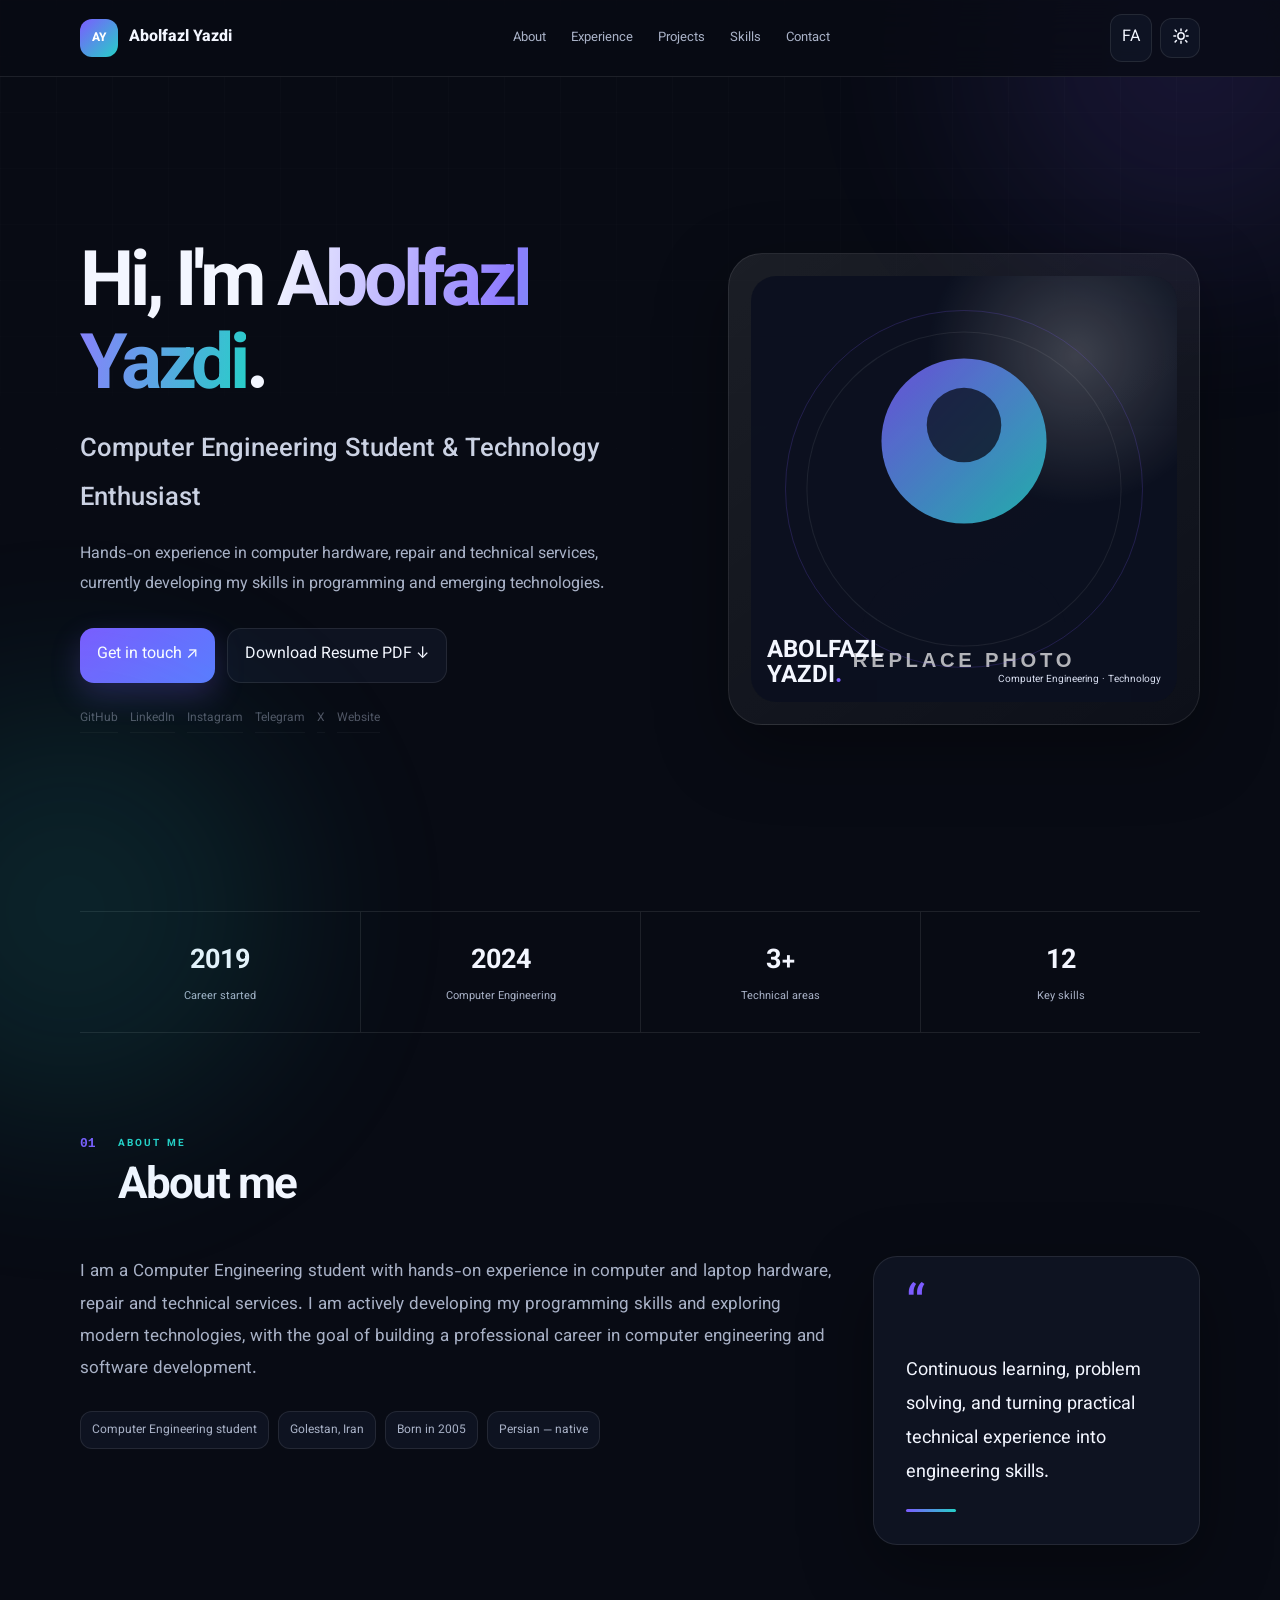
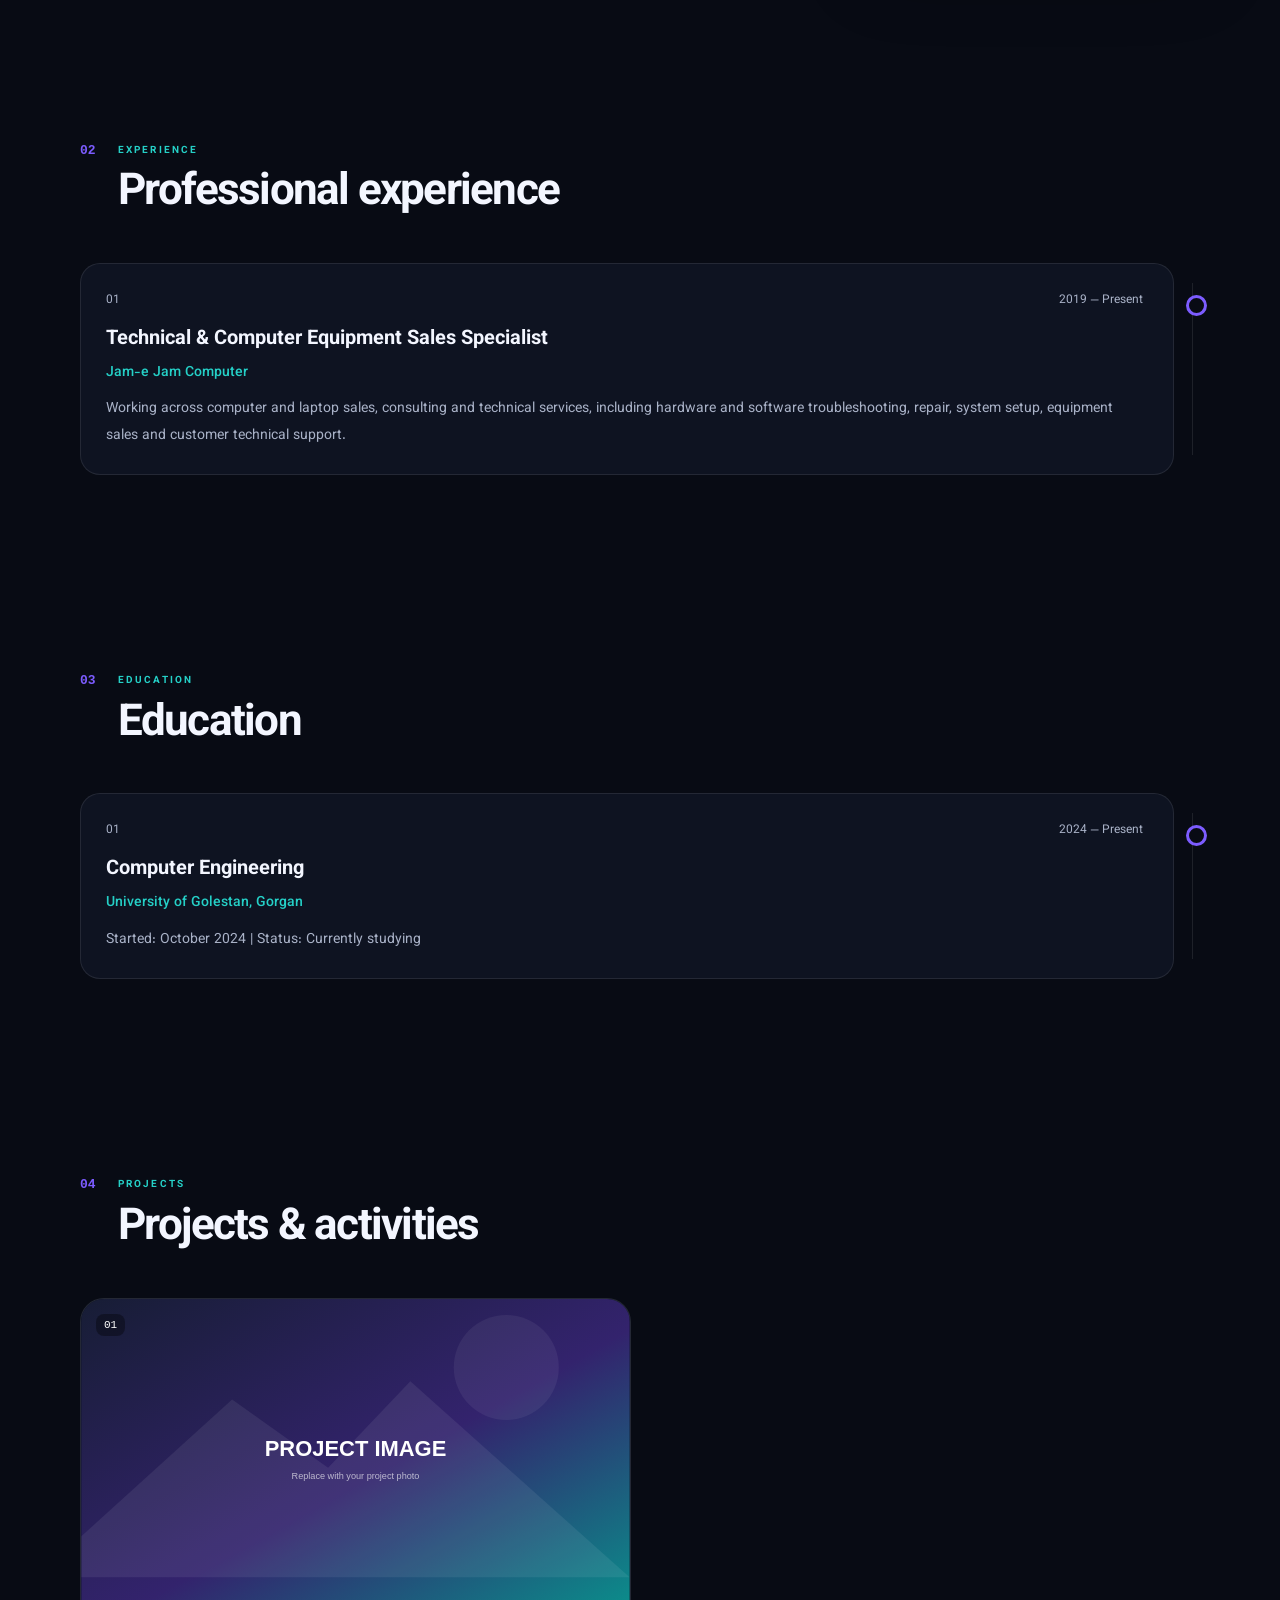
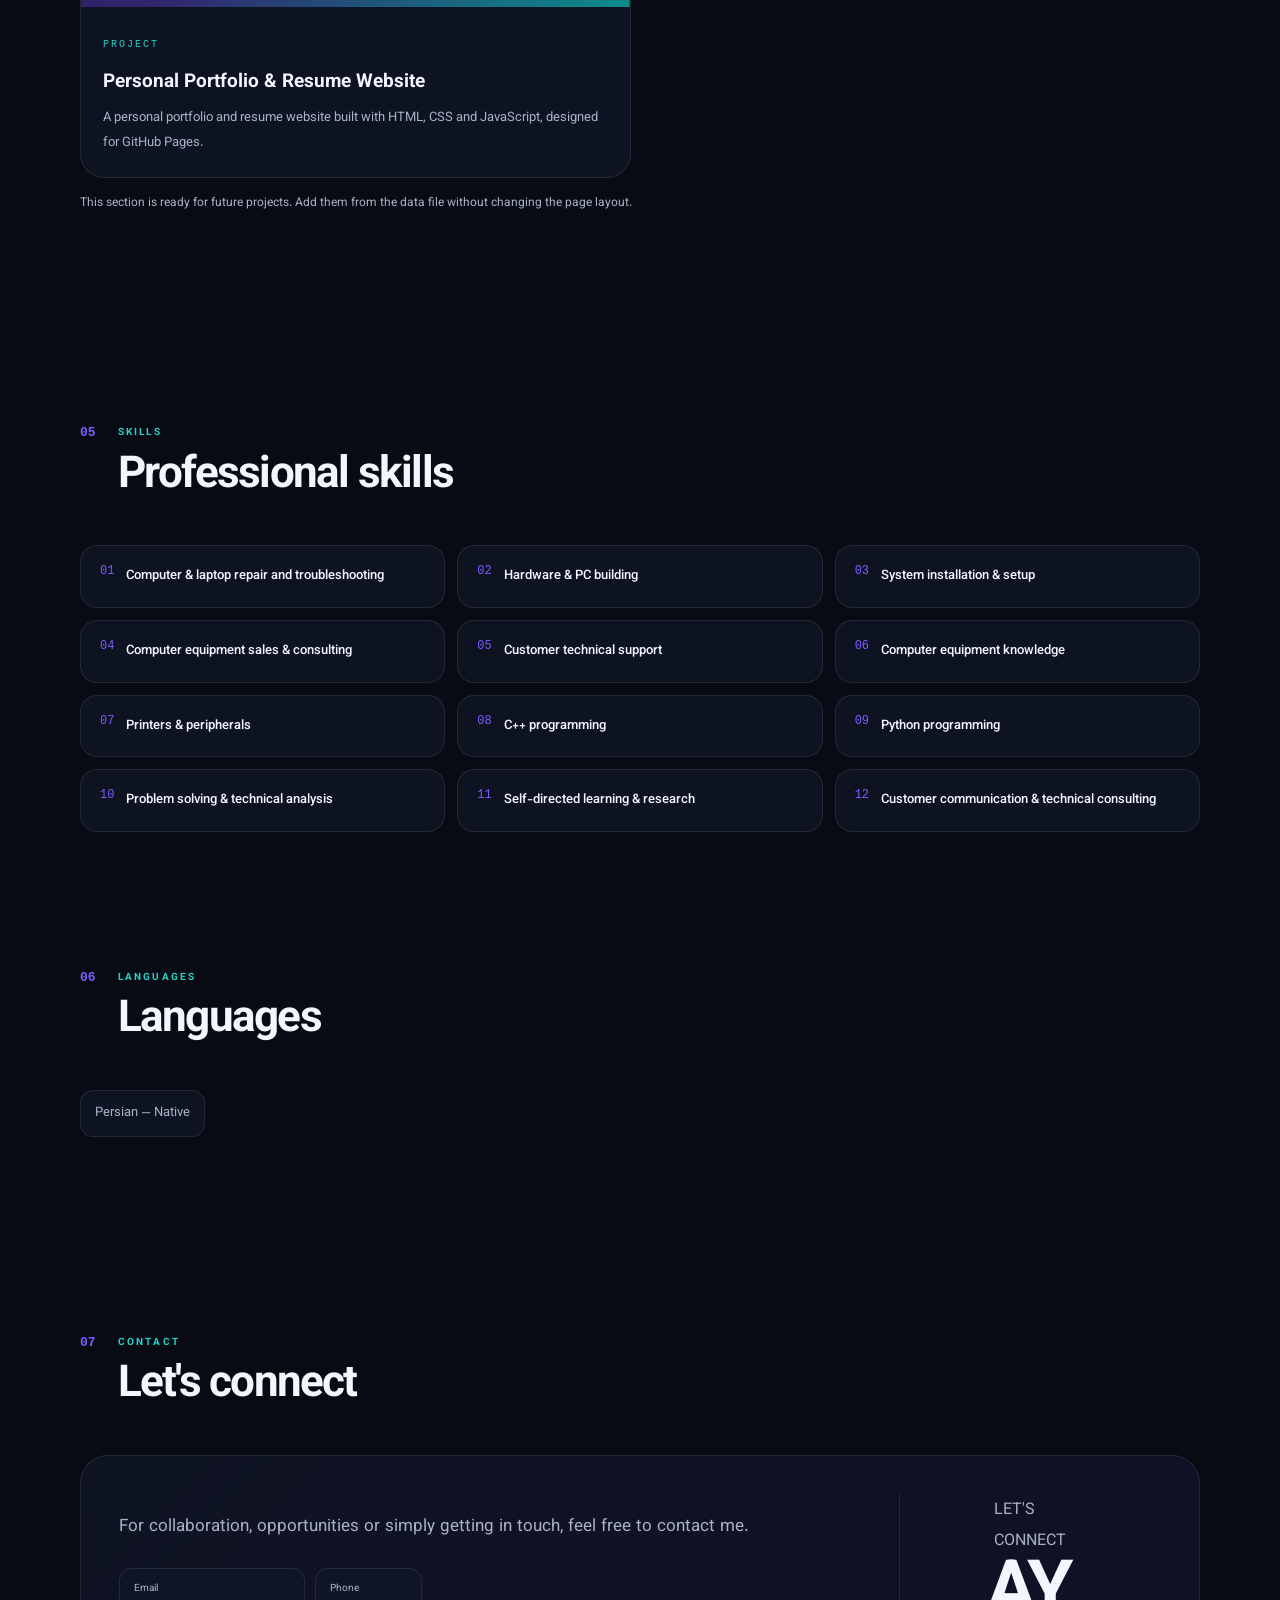
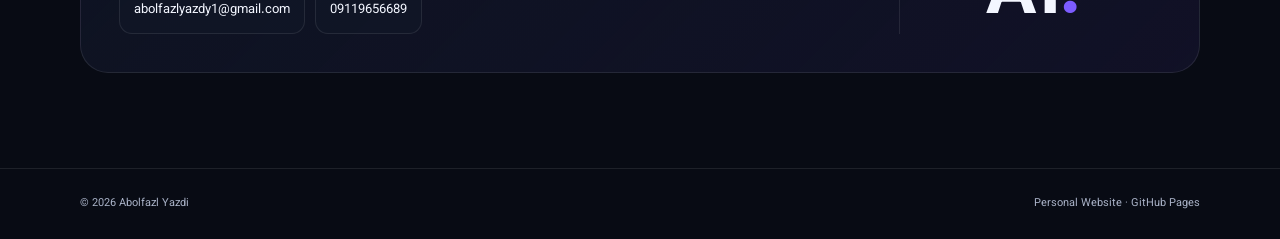
==== en/index.html @ 46090628 "Add files via upload" ====
<!doctype html>
<html lang="en" dir="ltr">
<head>
  <meta charset="utf-8"><meta name="viewport" content="width=device-width, initial-scale=1">
  <title>Abolfazl Yazdi | Computer Engineering Student & Technology Enthusiast</title>
  <meta name="description" content="Official personal website and resume of Abolfazl Yazdi, a Computer Engineering student with hands-on experience in computer hardware, technical services and programming.">
  <meta name="keywords" content="Abolfazl Yazdi, ابوالفضل یزدی, computer engineering, Python, C++, hardware, computer repair, Golestan, Iran, Gorgan">
  <meta name="author" content="Abolfazl Yazdi"><meta name="robots" content="index, follow, max-image-preview:large">
  <link rel="canonical" href="SITE_URL/en/"><link rel="alternate" hreflang="fa" href="SITE_URL/"><link rel="alternate" hreflang="en" href="SITE_URL/en/"><link rel="alternate" hreflang="x-default" href="SITE_URL/">
  <meta property="og:type" content="profile"><meta property="og:title" content="Abolfazl Yazdi | Computer Engineering & Technology"><meta property="og:description" content="Personal website and resume of Abolfazl Yazdi."><meta property="og:url" content="SITE_URL/en/"><meta property="og:image" content="SITE_URL/assets/images/profile-placeholder.svg"><meta property="og:locale" content="en_US"><meta property="og:locale:alternate" content="fa_IR">
  <meta name="twitter:card" content="summary_large_image"><meta name="twitter:title" content="Abolfazl Yazdi | Personal Website"><meta name="twitter:description" content="Personal website and resume of Abolfazl Yazdi."><meta name="twitter:image" content="SITE_URL/assets/images/profile-placeholder.svg">
  <link rel="icon" href="../assets/images/favicon.svg" type="image/svg+xml"><link rel="manifest" href="../site.webmanifest">
  <link rel="preconnect" href="https://fonts.googleapis.com"><link rel="preconnect" href="https://fonts.gstatic.com" crossorigin><link href="https://fonts.googleapis.com/css2?family=Inter:wght@400;600;800&family=Vazirmatn:wght@400;600&display=swap" rel="stylesheet">
  <link rel="stylesheet" href="../assets/css/style.css"><script type="application/ld+json" id="personSchema"></script><script type="application/ld+json" id="websiteSchema"></script>
</head>
<body data-lang="en">
<a class="skip-link" href="#main">Skip to main content</a>
<div class="ambient ambient-a"></div><div class="ambient ambient-b"></div><div class="grid-bg"></div>
<header class="site-header"><div class="container nav-wrap"><a class="brand" href="#home"><span class="brand-mark">AY</span><span>Abolfazl Yazdi</span></a><nav class="nav" id="mainNav"><a href="#about">About</a><a href="#experience">Experience</a><a href="#projects">Projects</a><a href="#skills">Skills</a><a href="#contact">Contact</a></nav><div class="nav-actions"><a class="lang-btn" href="../" id="langSwitch">FA</a><button id="themeToggle" class="icon-btn theme-toggle" aria-label="Toggle theme" aria-pressed="false"><svg class="icon-sun" viewBox="0 0 24 24" width="18" height="18" fill="none" stroke="currentColor" stroke-width="2" stroke-linecap="round"><circle cx="12" cy="12" r="4.2"/><path d="M12 2.5v2.4M12 19.1v2.4M4.2 4.2l1.7 1.7M18.1 18.1l1.7 1.7M2.5 12h2.4M19.1 12h2.4M4.2 19.8l1.7-1.7M18.1 5.9l1.7-1.7"/></svg><svg class="icon-moon" viewBox="0 0 24 24" width="18" height="18" fill="currentColor"><path d="M20 14.2A8.4 8.4 0 0 1 9.8 4a8.6 8.6 0 1 0 10.2 10.2z"/></svg></button><button id="menuToggle" class="icon-btn nav-toggle" aria-label="Open menu" aria-expanded="false">☰</button></div></div></header>
<main id="main">
<section id="home" class="hero container"><div class="hero-copy"><h1>Hi, I'm <span>Abolfazl Yazdi</span>.</h1><p class="hero-title">Computer Engineering Student & Technology Enthusiast</p><p class="hero-desc">Hands-on experience in computer hardware, repair and technical services, currently developing my skills in programming and emerging technologies.</p><div class="hero-actions"><a class="btn primary" href="#contact">Get in touch ↗</a><a class="btn ghost" href="../assets/resume-abolfazl-yazdi-en.pdf" download>Download Resume PDF ↓</a></div><div class="social-row" id="socialLinks"></div></div><div class="hero-visual"><div class="profile-frame"><img src="../assets/images/profile-placeholder.svg" alt="Abolfazl Yazdi profile placeholder" width="520" height="520"><div class="profile-bottom"><strong>ABOLFAZL<br>YAZDI<span>.</span></strong><small>Computer Engineering · Technology</small></div></div></div></section>
<section class="metrics container"><div><strong>2019</strong><span>Career started</span></div><div><strong>2024</strong><span>Computer Engineering</span></div><div><strong>3+</strong><span>Technical areas</span></div><div><strong>12</strong><span>Key skills</span></div></section>
<section id="about" class="section container"><div class="section-heading"><span>01</span><div><small>ABOUT ME</small><h2>About me</h2></div></div><div class="about-grid"><div><p class="large-text">I am a Computer Engineering student with hands-on experience in computer and laptop hardware, repair and technical services. I am actively developing my programming skills and exploring modern technologies, with the goal of building a professional career in computer engineering and software development.</p><div class="facts" id="facts"></div></div><aside class="quote-card"><span>“</span><p>Continuous learning, problem solving, and turning practical technical experience into engineering skills.</p><i></i></aside></div></section>
<section id="experience" class="section container"><div class="section-heading"><span>02</span><div><small>EXPERIENCE</small><h2>Professional experience</h2></div></div><div class="timeline" id="experienceList"></div></section>
<section id="education" class="section container"><div class="section-heading"><span>03</span><div><small>EDUCATION</small><h2>Education</h2></div></div><div class="timeline" id="educationList"></div></section>
<section id="projects" class="section container"><div class="section-heading"><span>04</span><div><small>PROJECTS</small><h2>Projects & activities</h2></div></div><div class="projects-grid" id="projectsList"></div><p class="section-note">This section is ready for future projects. Add them from the data file without changing the page layout.</p></section>
<section id="skills" class="section container"><div class="section-heading"><span>05</span><div><small>SKILLS</small><h2>Professional skills</h2></div></div><div class="skills-grid" id="skillsList"></div></section>
<section id="languages" class="section container compact-section"><div class="section-heading"><span>06</span><div><small>LANGUAGES</small><h2>Languages</h2></div></div><div class="language-card" id="languagesList"></div></section>
<section id="contact" class="section container contact-section"><div class="section-heading"><span>07</span><div><small>CONTACT</small><h2>Let's connect</h2></div></div><div class="contact-card"><div><p>For collaboration, opportunities or simply getting in touch, feel free to contact me.</p><div class="contact-links" id="contactLinks"></div></div><div class="contact-symbol"><span>LET'S<br>CONNECT</span><strong>AY<span>.</span></strong></div></div></section>
</main><footer class="footer"><div class="container footer-inner"><span>© <span id="year"></span> Abolfazl Yazdi</span><span>Personal Website · GitHub Pages</span></div></footer>
<script src="../assets/js/data.js"></script><script src="../assets/js/app.js"></script>
</body></html>
---- assets/css/style.css ----
:root{--bg:#080b14;--surface:rgba(17,23,40,.72);--surface2:#111728;--text:#f3f6ff;--muted:#a9b2c7;--line:rgba(255,255,255,.09);--accent:#7c5cff;--accent2:#25d0c7;--shadow:0 24px 70px rgba(0,0,0,.35);--radius:24px;--container:1120px}
body.light{--bg:#f5f7fb;--surface:rgba(255,255,255,.8);--surface2:#fff;--text:#111522;--muted:#525b6e;--line:rgba(17,21,34,.1);--shadow:0 24px 70px rgba(29,37,61,.12)}
*{box-sizing:border-box;scroll-behavior:smooth}html,body{margin:0;padding:0}body{font-family:"Vazirmatn","Inter",system-ui,sans-serif;background:var(--bg);color:var(--text);line-height:1.9;overflow-x:hidden}body[dir=ltr]{font-family:"Inter","Vazirmatn",system-ui,sans-serif}a{color:inherit;text-decoration:none}button{font:inherit}.container{width:min(var(--container),calc(100% - 40px));margin-inline:auto}section[id]{scroll-margin-top:90px}:focus-visible{outline:2px solid var(--accent2);outline-offset:3px}.skip-link{position:absolute;top:-100px;left:10px;background:var(--accent);color:#fff;padding:10px 16px;border-radius:10px;z-index:100;transition:top .2s}.skip-link:focus{top:10px}.grid-bg{position:fixed;inset:0;pointer-events:none;opacity:.2;background-image:linear-gradient(var(--line) 1px,transparent 1px),linear-gradient(90deg,var(--line) 1px,transparent 1px);background-size:56px 56px;mask-image:linear-gradient(to bottom,#000,transparent 75%)}.ambient{position:fixed;width:420px;height:420px;border-radius:50%;filter:blur(100px);opacity:.13;pointer-events:none}.ambient-a{background:var(--accent);top:-160px;right:-120px}.ambient-b{background:var(--accent2);bottom:-220px;left:-140px}
.site-header{position:sticky;top:0;z-index:30;backdrop-filter:blur(18px);background:color-mix(in srgb,var(--bg) 78%,transparent);border-bottom:1px solid var(--line)}.nav-wrap{min-height:76px;display:flex;align-items:center;justify-content:space-between;gap:20px}.brand{display:flex;align-items:center;gap:11px;font-weight:800}.brand-mark{display:grid;place-items:center;width:38px;height:38px;border-radius:12px;background:linear-gradient(135deg,var(--accent),var(--accent2));color:#fff;font-size:12px}.nav{display:flex;gap:25px;color:var(--muted);font-size:13px}.nav a:hover{color:var(--text)}.nav-actions{display:flex;align-items:center;gap:8px}.lang-btn,.icon-btn{border:1px solid var(--line);background:var(--surface);color:var(--text);border-radius:12px;padding:8px 11px;cursor:pointer}.icon-btn{width:40px;height:40px}.nav-toggle{display:none}
.hero{min-height:calc(100vh - 76px);display:grid;grid-template-columns:1.1fr .9fr;align-items:center;gap:70px;padding-block:75px}.theme-toggle .icon-moon{display:none}body.light .theme-toggle .icon-sun{display:none}body.light .theme-toggle .icon-moon{display:block}.hero h1{font-size:clamp(42px,6vw,78px);line-height:1.08;letter-spacing:-.055em;margin:0 0 15px}.hero h1 span{background:linear-gradient(100deg,var(--text),#8e7cff 55%,var(--accent2));-webkit-background-clip:text;background-clip:text;color:transparent}.hero-title{font-size:clamp(19px,2vw,26px);color:#cbd2e3;margin:0 0 12px;font-weight:500}.hero-desc{color:var(--muted);max-width:700px;font-size:16px}.hero-actions{display:flex;flex-wrap:wrap;gap:12px;margin-top:28px}.btn{border:1px solid var(--line);border-radius:14px;padding:11px 17px;cursor:pointer;transition:.2s;display:inline-flex;gap:10px;align-items:center}.btn:hover{transform:translateY(-2px)}.primary{color:#fff;border:0;background:linear-gradient(135deg,var(--accent),#5b7cff);box-shadow:0 12px 30px rgba(124,92,255,.24)}.ghost{background:var(--surface);color:var(--text)}.social-row{display:flex;gap:12px;margin-top:24px;flex-wrap:wrap}.social-link{font-size:12px;color:var(--muted);border-bottom:1px solid var(--line);padding-bottom:2px}.social-link:hover{color:var(--text);border-color:var(--accent)}.muted-link{opacity:.45}
.profile-frame{position:relative;aspect-ratio:1/1;border:1px solid var(--line);border-radius:34px;background:linear-gradient(145deg,rgba(255,255,255,.08),rgba(255,255,255,.025));box-shadow:var(--shadow);padding:22px;overflow:hidden}.profile-frame:after{content:"";position:absolute;inset:12%;border:1px solid rgba(124,92,255,.2);border-radius:50%;pointer-events:none}.profile-frame img{width:100%;height:100%;object-fit:cover;border-radius:25px;opacity:.92}.profile-top,.profile-bottom{position:absolute;z-index:2;left:38px;right:38px;display:flex;justify-content:space-between}.profile-top{top:35px;color:#d8def0;font:10px monospace;letter-spacing:.15em}.profile-bottom{bottom:35px;align-items:end}.profile-bottom strong{font-size:24px;line-height:1.05}.profile-bottom strong span,.contact-symbol strong span{color:var(--accent)}.profile-bottom small{color:#d8def0;font-size:10px}
.metrics{display:grid;grid-template-columns:repeat(4,1fr);border-block:1px solid var(--line);margin-top:10px}.metrics div{padding:24px;border-inline-start:1px solid var(--line);text-align:center}.metrics div:first-child{border:0}.metrics strong{display:block;font-size:27px}.metrics span{display:block;color:var(--muted);font-size:11px}
.section{padding-block:95px}.section-heading{display:flex;gap:22px;align-items:flex-start;margin-bottom:42px}.section-heading>span{color:var(--accent);font:700 13px monospace;padding-top:8px}.section-heading small{font-size:10px;letter-spacing:.22em;color:var(--accent2);font-weight:700}.section h2{margin:3px 0 0;font-size:clamp(28px,4vw,44px);letter-spacing:-.04em;line-height:1.2}.about-grid{display:grid;grid-template-columns:1.4fr .6fr;gap:30px}.large-text{color:var(--muted);font-size:17px;margin:0}.facts{display:flex;flex-wrap:wrap;gap:9px;margin-top:25px}.fact{border:1px solid var(--line);background:var(--surface);border-radius:12px;padding:7px 11px;font-size:12px;color:var(--muted)}.quote-card{background:var(--surface);border:1px solid var(--line);border-radius:var(--radius);padding:32px;box-shadow:var(--shadow)}.quote-card>span{font-size:54px;line-height:.8;color:var(--accent)}.quote-card p{font-size:18px}.quote-card i{display:block;width:50px;height:3px;border-radius:5px;background:linear-gradient(90deg,var(--accent),var(--accent2))}
.timeline{position:relative;display:grid;gap:18px}.timeline:before{content:"";position:absolute;inset-block:20px;right:7px;width:1px;background:var(--line)}body[dir=ltr] .timeline:before{right:auto;left:7px}.timeline-item{position:relative;padding:25px 30px 25px 25px;margin-right:26px;background:var(--surface);border:1px solid var(--line);border-radius:20px}.timeline-item:before{content:"";position:absolute;right:-34px;top:31px;width:15px;height:15px;border-radius:50%;background:var(--bg);border:3px solid var(--accent)}body[dir=ltr] .timeline-item{margin-right:0;margin-left:26px}body[dir=ltr] .timeline-item:before{right:auto;left:-34px}.timeline-meta{display:flex;justify-content:space-between;gap:15px;flex-wrap:wrap;color:var(--muted);font-size:12px}.timeline-item h3{margin:8px 0 2px;font-size:20px}.timeline-item h4{margin:0 0 10px;color:var(--accent2);font-size:14px;font-weight:500}.timeline-item p{margin:0;color:var(--muted);font-size:14px}
.projects-grid{display:grid;grid-template-columns:repeat(2,1fr);gap:18px}.project-card{background:var(--surface);border:1px solid var(--line);border-radius:24px;overflow:hidden}.project-image{position:relative;aspect-ratio:16/9;overflow:hidden}.project-image img{width:100%;height:100%;object-fit:cover;transition:.35s}.project-card:hover .project-image img{transform:scale(1.04)}.project-image span{position:absolute;top:15px;left:15px;padding:5px 8px;border-radius:8px;background:rgba(0,0,0,.35);color:#fff;font:11px monospace}.project-body{padding:22px}.project-body small{font:10px monospace;color:var(--accent2);letter-spacing:.2em}.project-body h3{margin:5px 0;font-size:19px}.project-body p{margin:0;color:var(--muted);font-size:13px}.project-body a{display:inline-block;margin-top:12px;color:#cfc7ff;font-size:12px}.section-note{color:var(--muted);font-size:12px;margin-top:14px}.skills-grid{display:grid;grid-template-columns:repeat(3,1fr);gap:12px}.skill{padding:18px 19px;border:1px solid var(--line);border-radius:17px;background:var(--surface);transition:.2s;display:flex;gap:12px;align-items:flex-start}.skill:hover{transform:translateY(-3px);border-color:rgba(124,92,255,.4)}.skill span{color:var(--accent);font:12px monospace}.skill strong{font-size:13px;font-weight:500}.compact-section{padding-top:35px}.language-card{display:flex;flex-wrap:wrap;gap:10px}.language-pill{border:1px solid var(--line);background:var(--surface);border-radius:13px;padding:10px 14px;color:var(--muted);font-size:13px}
.contact-card{display:grid;grid-template-columns:1fr .35fr;gap:30px;padding:38px;border-radius:28px;border:1px solid var(--line);background:linear-gradient(135deg,var(--surface),rgba(124,92,255,.08))}.contact-card>div:first-child>p{max-width:650px;color:var(--muted);font-size:17px}.contact-links{display:flex;flex-wrap:wrap;gap:10px;margin-top:25px}.contact-link{border:1px solid var(--line);border-radius:13px;padding:10px 14px;background:var(--surface);font-size:13px}.contact-link small{display:block;color:var(--muted);font-size:10px}.contact-symbol{display:flex;flex-direction:column;justify-content:center;align-items:center;border-inline-start:1px solid var(--line);color:var(--muted)}.contact-symbol strong{font-size:75px;line-height:1;letter-spacing:-.08em;color:var(--text)}
.footer{border-top:1px solid var(--line);color:var(--muted);font-size:11px}.footer-inner{min-height:70px;display:flex;justify-content:space-between;align-items:center;gap:15px}
@media(max-width:850px){.nav-toggle{display:grid;place-items:center}.nav{position:absolute;top:76px;inset-inline:0;flex-direction:column;gap:0;background:var(--bg);border-bottom:1px solid var(--line);max-height:0;overflow:hidden;transition:max-height .25s ease;z-index:40}.nav.open{max-height:320px}.nav a{padding:14px 20px;border-top:1px solid var(--line)}.hero{grid-template-columns:1fr;gap:35px;padding-top:55px}.metrics{grid-template-columns:repeat(2,1fr)}.metrics div:nth-child(3){border-inline-start:0;border-top:1px solid var(--line)}.metrics div:nth-child(4){border-top:1px solid var(--line)}.about-grid,.contact-card{grid-template-columns:1fr}.contact-symbol{border-inline-start:0;border-top:1px solid var(--line);padding-top:25px}.contact-symbol strong{font-size:56px}.skills-grid{grid-template-columns:repeat(2,1fr)}.projects-grid{grid-template-columns:1fr}}
@media(max-width:520px){.container{width:calc(100% - 26px)}.hero h1{font-size:38px}.section{padding-block:65px}.skills-grid{grid-template-columns:1fr}.metrics{grid-template-columns:1fr 1fr}.metrics div{padding:18px 8px}.profile-bottom{left:25px;right:25px;bottom:25px}.contact-symbol strong{font-size:44px}.contact-card{padding:26px}.footer-inner{flex-direction:column;justify-content:center;padding:15px 0;text-align:center}}
@media print{body{background:#fff!important;color:#111!important}.site-header,.hero-actions,.social-row,.grid-bg,.ambient,.footer,.contact-section,.nav-actions,.metrics{display:none!important}.hero{min-height:auto;padding:20px 0;grid-template-columns:1fr}.hero-visual{display:none}.section{padding:18px 0;break-inside:avoid}.section-heading{margin-bottom:12px}.section h2{font-size:23px}.quote-card{display:none}.about-grid{grid-template-columns:1fr}.timeline-item,.skill,.fact,.project-card{background:#fff!important;border:1px solid #ddd;box-shadow:none}.skills-grid{grid-template-columns:repeat(2,1fr)}.projects-grid{grid-template-columns:1fr 1fr}.large-text,.timeline-item p,.project-body p{color:#444}.hero h1{font-size:35px}}
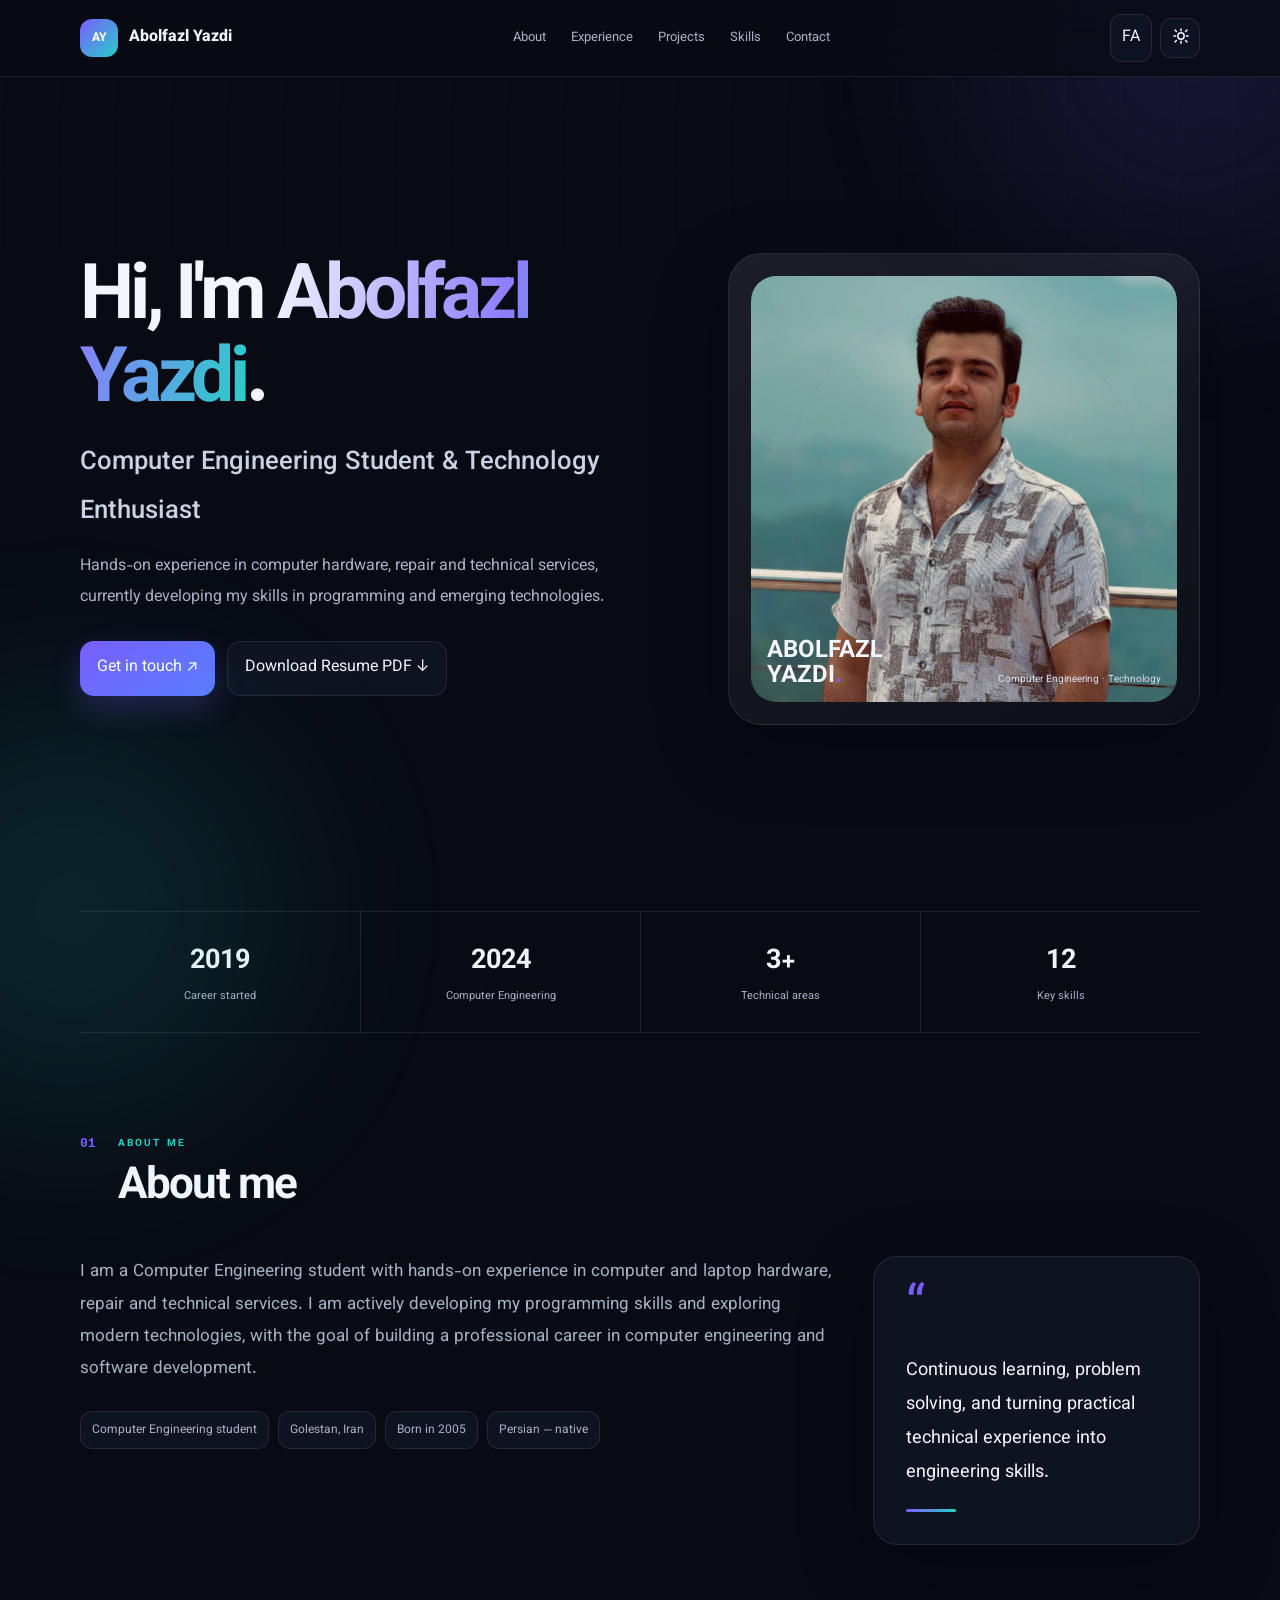
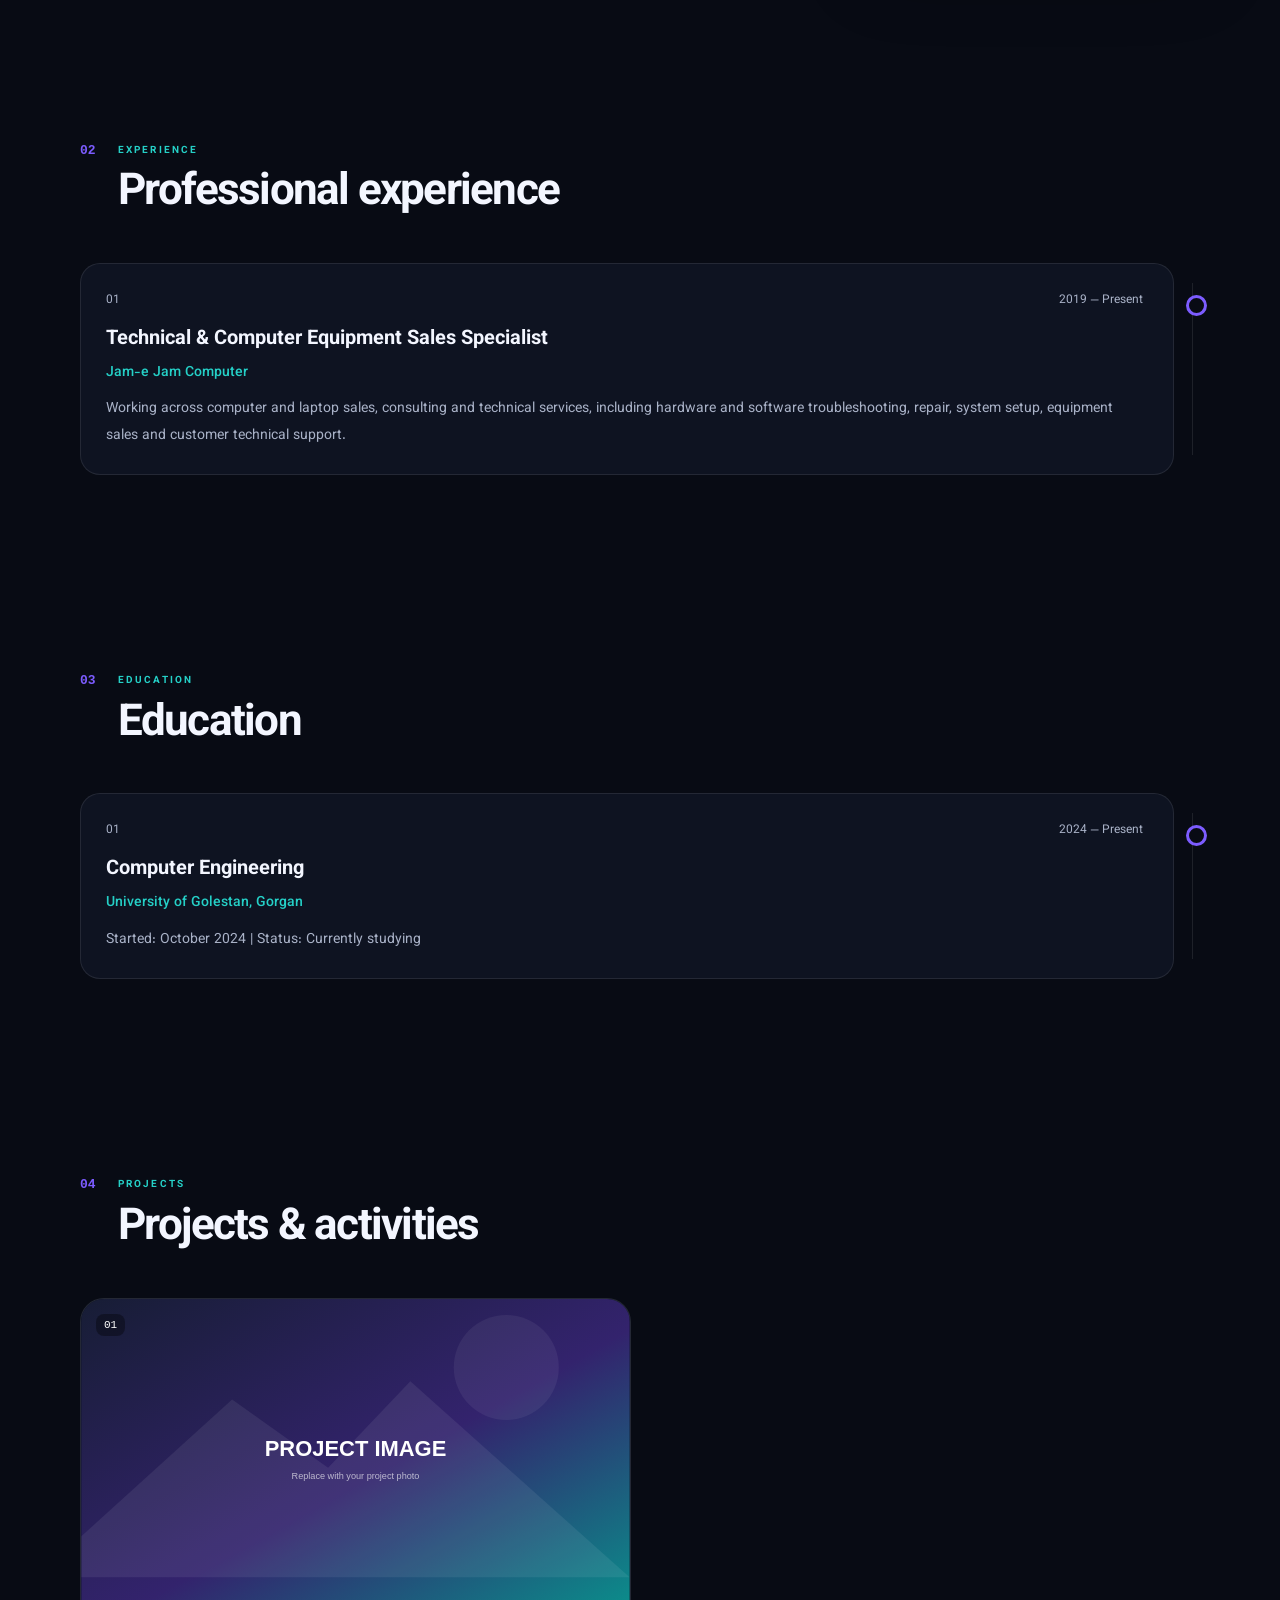
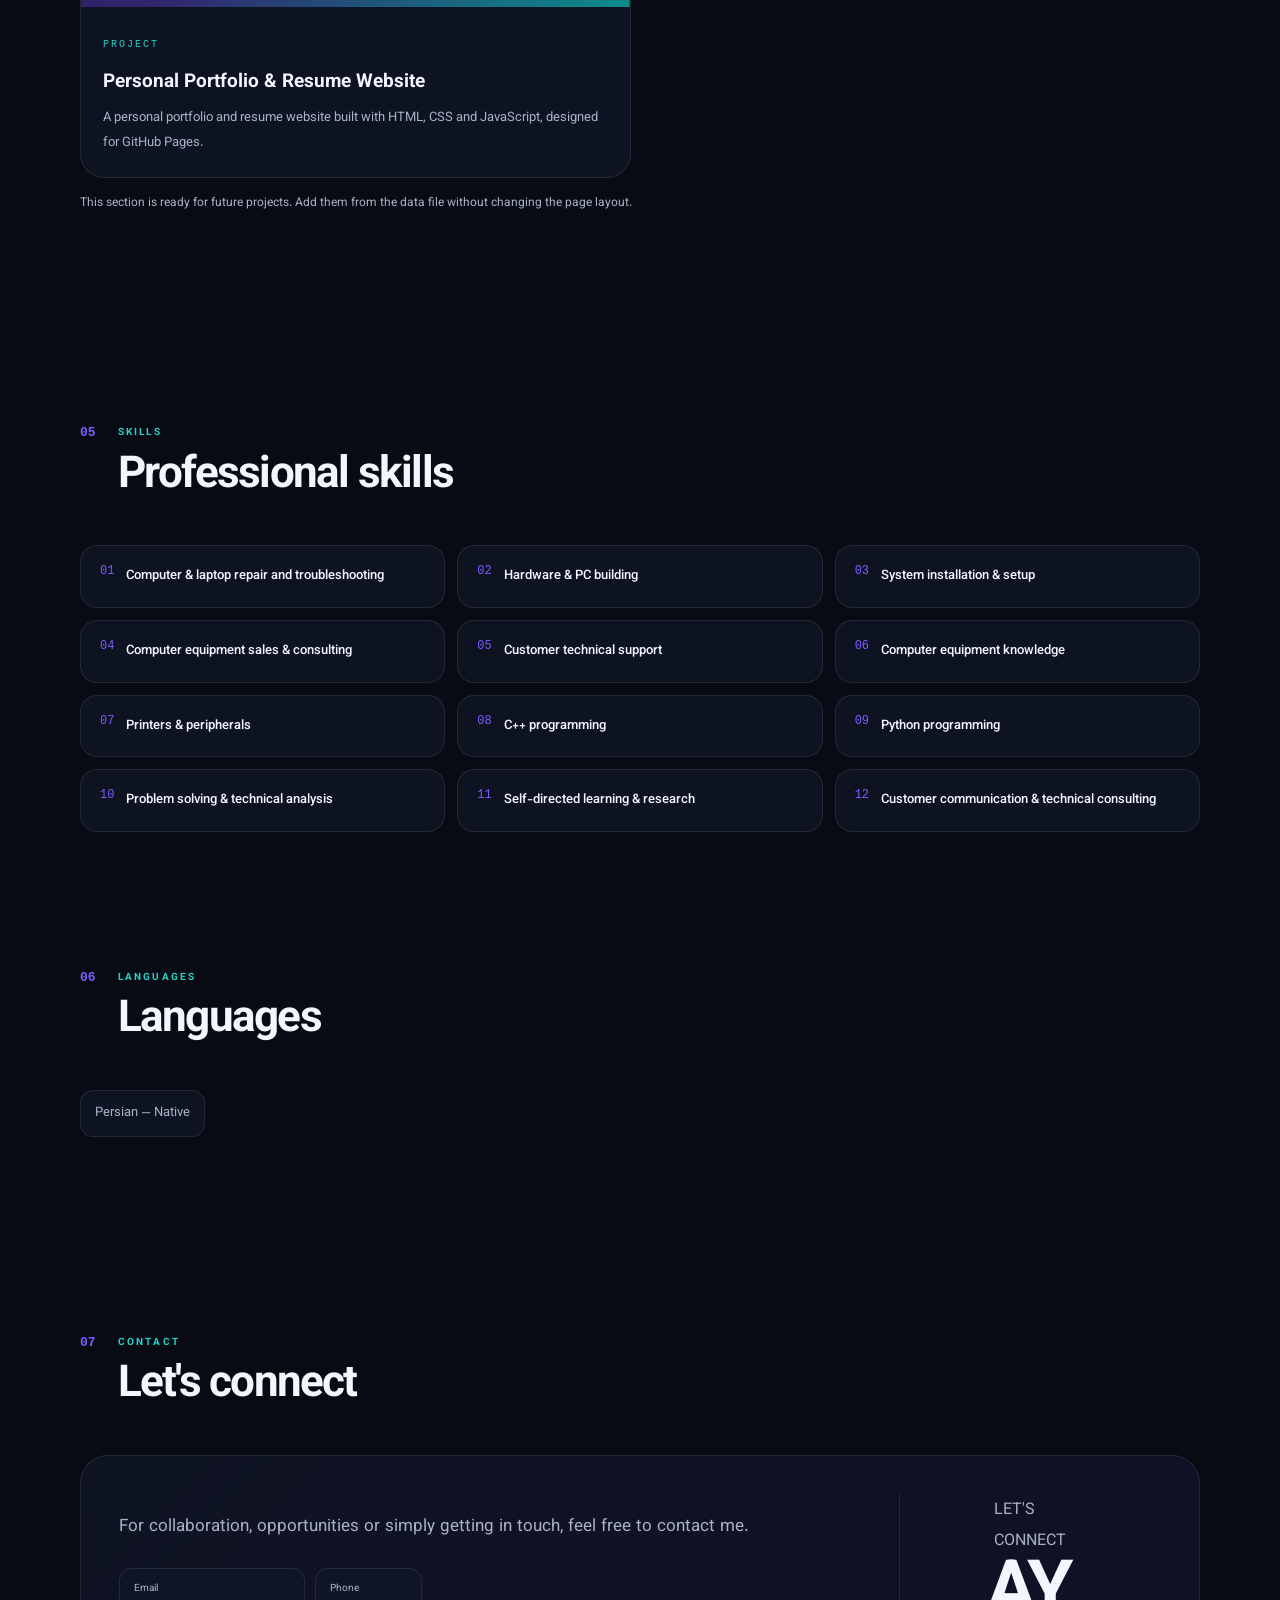
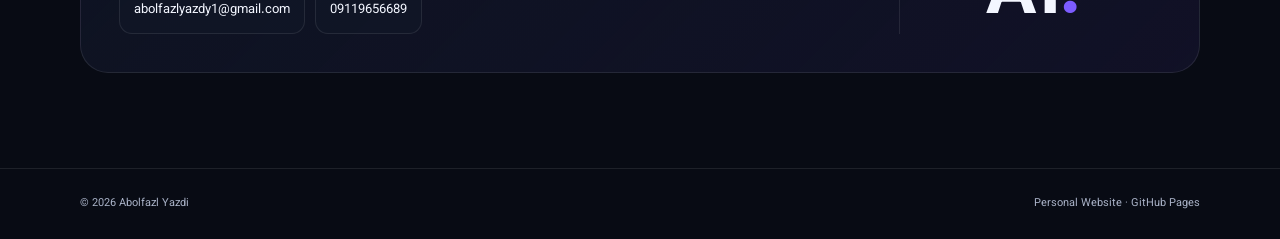
==== commit c1660651: "Update index.html upload and rep profile-placeholder.svg to profile.jpg" ====
--- a/en/index.html
+++ b/en/index.html
@@ -6,9 +6,9 @@
   <meta name="description" content="Official personal website and resume of Abolfazl Yazdi, a Computer Engineering student with hands-on experience in computer hardware, technical services and programming.">
   <meta name="keywords" content="Abolfazl Yazdi, ابوالفضل یزدی, computer engineering, Python, C++, hardware, computer repair, Golestan, Iran, Gorgan">
   <meta name="author" content="Abolfazl Yazdi"><meta name="robots" content="index, follow, max-image-preview:large">
-  <link rel="canonical" href="SITE_URL/en/"><link rel="alternate" hreflang="fa" href="SITE_URL/"><link rel="alternate" hreflang="en" href="SITE_URL/en/"><link rel="alternate" hreflang="x-default" href="SITE_URL/">
-  <meta property="og:type" content="profile"><meta property="og:title" content="Abolfazl Yazdi | Computer Engineering & Technology"><meta property="og:description" content="Personal website and resume of Abolfazl Yazdi."><meta property="og:url" content="SITE_URL/en/"><meta property="og:image" content="SITE_URL/assets/images/profile-placeholder.svg"><meta property="og:locale" content="en_US"><meta property="og:locale:alternate" content="fa_IR">
-  <meta name="twitter:card" content="summary_large_image"><meta name="twitter:title" content="Abolfazl Yazdi | Personal Website"><meta name="twitter:description" content="Personal website and resume of Abolfazl Yazdi."><meta name="twitter:image" content="SITE_URL/assets/images/profile-placeholder.svg">
+  <link rel="canonical" href="https://abolfazlyazdi.github.io/resume/en/"><link rel="alternate" hreflang="fa" href="https://abolfazlyazdi.github.io/resume/"><link rel="alternate" hreflang="en" href="https://abolfazlyazdi.github.io/resume/en/"><link rel="alternate" hreflang="x-default" href="https://abolfazlyazdi.github.io/resume/">
+  <meta property="og:type" content="profile"><meta property="og:title" content="Abolfazl Yazdi | Computer Engineering & Technology"><meta property="og:description" content="Personal website and resume of Abolfazl Yazdi."><meta property="og:url" content="https://abolfazlyazdi.github.io/resume/en/"><meta property="og:image" content="https://abolfazlyazdi.github.io/resume/assets/images/profile.jpg"><meta property="og:locale" content="en_US"><meta property="og:locale:alternate" content="fa_IR">
+  <meta name="twitter:card" content="summary_large_image"><meta name="twitter:title" content="Abolfazl Yazdi | Personal Website"><meta name="twitter:description" content="Personal website and resume of Abolfazl Yazdi."><meta name="twitter:image" content="https://abolfazlyazdi.github.io/resume/assets/images/profile.jpg">
   <link rel="icon" href="../assets/images/favicon.svg" type="image/svg+xml"><link rel="manifest" href="../site.webmanifest">
   <link rel="preconnect" href="https://fonts.googleapis.com"><link rel="preconnect" href="https://fonts.gstatic.com" crossorigin><link href="https://fonts.googleapis.com/css2?family=Inter:wght@400;600;800&family=Vazirmatn:wght@400;600&display=swap" rel="stylesheet">
   <link rel="stylesheet" href="../assets/css/style.css"><script type="application/ld+json" id="personSchema"></script><script type="application/ld+json" id="websiteSchema"></script>
@@ -18,7 +18,7 @@
 <div class="ambient ambient-a"></div><div class="ambient ambient-b"></div><div class="grid-bg"></div>
 <header class="site-header"><div class="container nav-wrap"><a class="brand" href="#home"><span class="brand-mark">AY</span><span>Abolfazl Yazdi</span></a><nav class="nav" id="mainNav"><a href="#about">About</a><a href="#experience">Experience</a><a href="#projects">Projects</a><a href="#skills">Skills</a><a href="#contact">Contact</a></nav><div class="nav-actions"><a class="lang-btn" href="../" id="langSwitch">FA</a><button id="themeToggle" class="icon-btn theme-toggle" aria-label="Toggle theme" aria-pressed="false"><svg class="icon-sun" viewBox="0 0 24 24" width="18" height="18" fill="none" stroke="currentColor" stroke-width="2" stroke-linecap="round"><circle cx="12" cy="12" r="4.2"/><path d="M12 2.5v2.4M12 19.1v2.4M4.2 4.2l1.7 1.7M18.1 18.1l1.7 1.7M2.5 12h2.4M19.1 12h2.4M4.2 19.8l1.7-1.7M18.1 5.9l1.7-1.7"/></svg><svg class="icon-moon" viewBox="0 0 24 24" width="18" height="18" fill="currentColor"><path d="M20 14.2A8.4 8.4 0 0 1 9.8 4a8.6 8.6 0 1 0 10.2 10.2z"/></svg></button><button id="menuToggle" class="icon-btn nav-toggle" aria-label="Open menu" aria-expanded="false">☰</button></div></div></header>
 <main id="main">
-<section id="home" class="hero container"><div class="hero-copy"><h1>Hi, I'm <span>Abolfazl Yazdi</span>.</h1><p class="hero-title">Computer Engineering Student & Technology Enthusiast</p><p class="hero-desc">Hands-on experience in computer hardware, repair and technical services, currently developing my skills in programming and emerging technologies.</p><div class="hero-actions"><a class="btn primary" href="#contact">Get in touch ↗</a><a class="btn ghost" href="../assets/resume-abolfazl-yazdi-en.pdf" download>Download Resume PDF ↓</a></div><div class="social-row" id="socialLinks"></div></div><div class="hero-visual"><div class="profile-frame"><img src="../assets/images/profile-placeholder.svg" alt="Abolfazl Yazdi profile placeholder" width="520" height="520"><div class="profile-bottom"><strong>ABOLFAZL<br>YAZDI<span>.</span></strong><small>Computer Engineering · Technology</small></div></div></div></section>
+<section id="home" class="hero container"><div class="hero-copy"><h1>Hi, I'm <span>Abolfazl Yazdi</span>.</h1><p class="hero-title">Computer Engineering Student & Technology Enthusiast</p><p class="hero-desc">Hands-on experience in computer hardware, repair and technical services, currently developing my skills in programming and emerging technologies.</p><div class="hero-actions"><a class="btn primary" href="#contact">Get in touch ↗</a><a class="btn ghost" href="../assets/resume-abolfazl-yazdi-en.pdf" download>Download Resume PDF ↓</a></div><div class="social-row" id="socialLinks"></div></div><div class="hero-visual"><div class="profile-frame"><img src="../assets/images/profile.jpg" alt="Abolfazl Yazdi profile placeholder" width="520" height="520"><div class="profile-bottom"><strong>ABOLFAZL<br>YAZDI<span>.</span></strong><small>Computer Engineering · Technology</small></div></div></div></section>
 <section class="metrics container"><div><strong>2019</strong><span>Career started</span></div><div><strong>2024</strong><span>Computer Engineering</span></div><div><strong>3+</strong><span>Technical areas</span></div><div><strong>12</strong><span>Key skills</span></div></section>
 <section id="about" class="section container"><div class="section-heading"><span>01</span><div><small>ABOUT ME</small><h2>About me</h2></div></div><div class="about-grid"><div><p class="large-text">I am a Computer Engineering student with hands-on experience in computer and laptop hardware, repair and technical services. I am actively developing my programming skills and exploring modern technologies, with the goal of building a professional career in computer engineering and software development.</p><div class="facts" id="facts"></div></div><aside class="quote-card"><span>“</span><p>Continuous learning, problem solving, and turning practical technical experience into engineering skills.</p><i></i></aside></div></section>
 <section id="experience" class="section container"><div class="section-heading"><span>02</span><div><small>EXPERIENCE</small><h2>Professional experience</h2></div></div><div class="timeline" id="experienceList"></div></section>
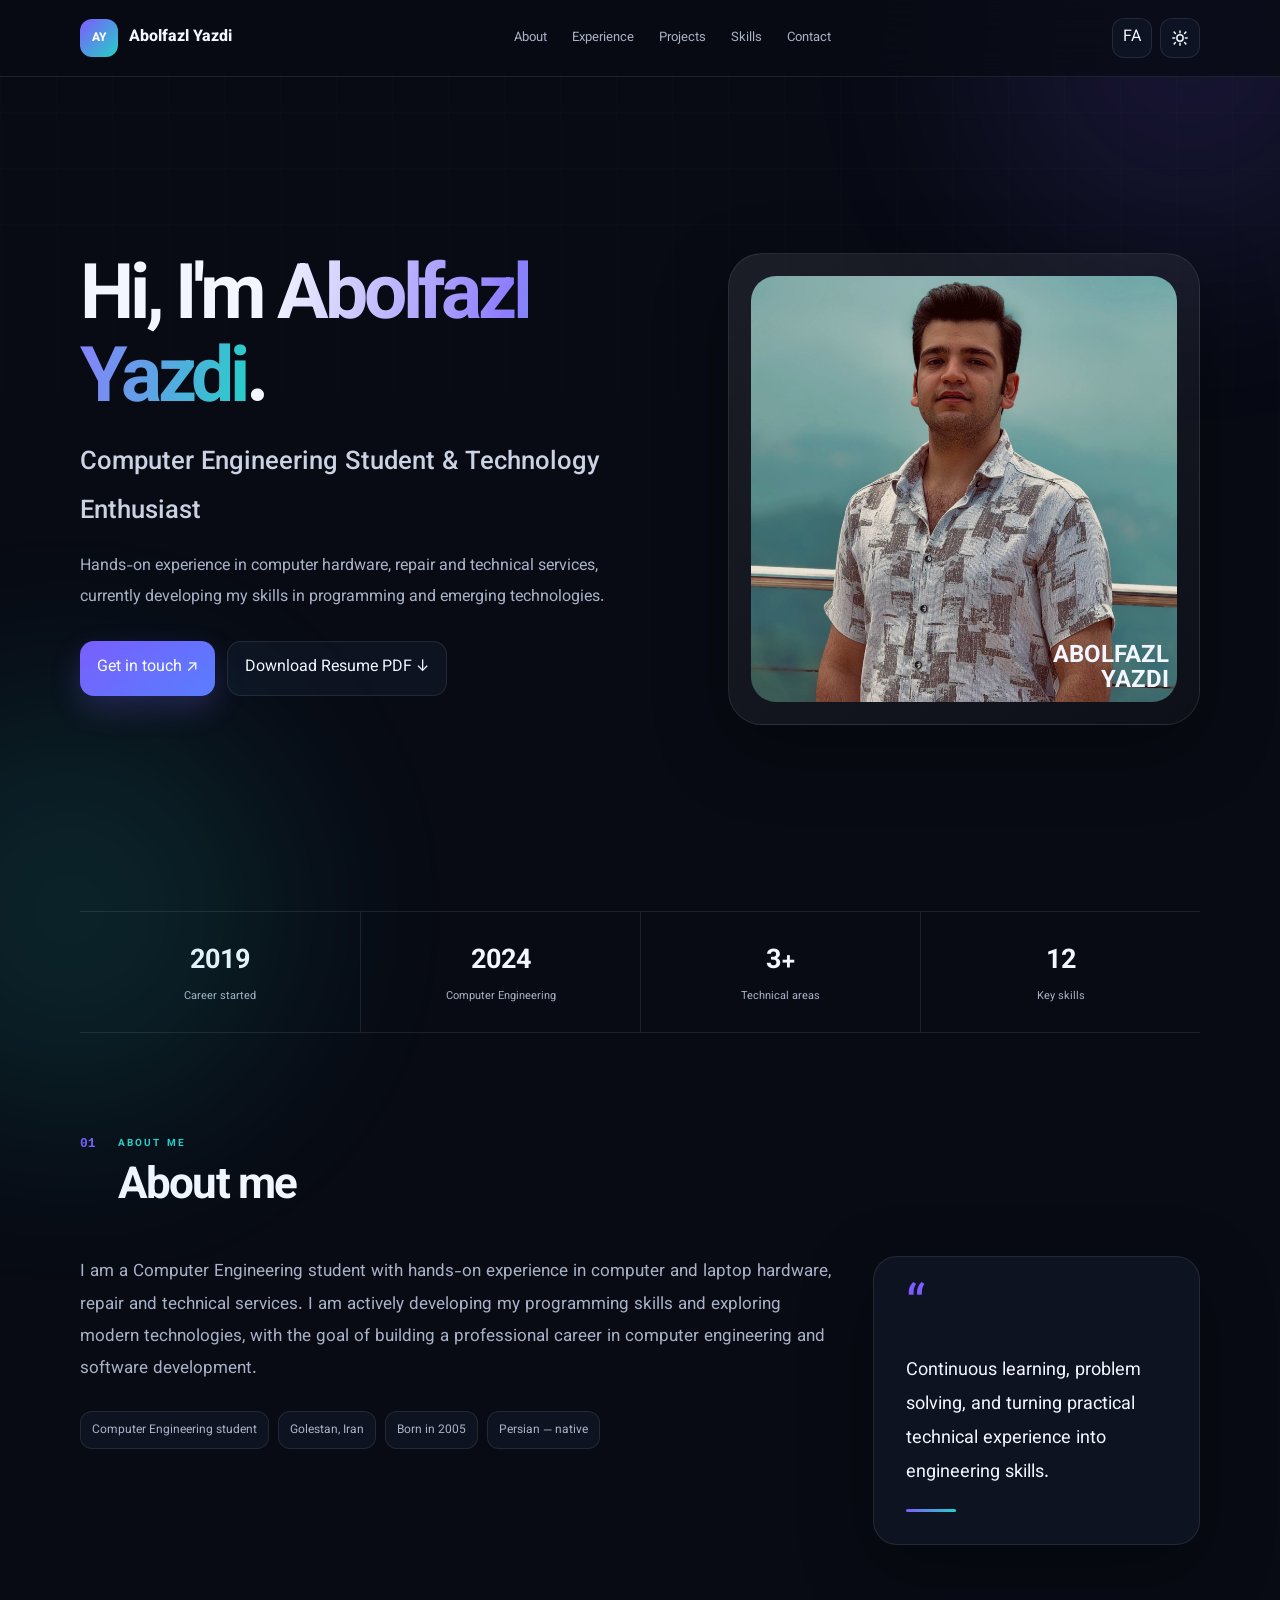
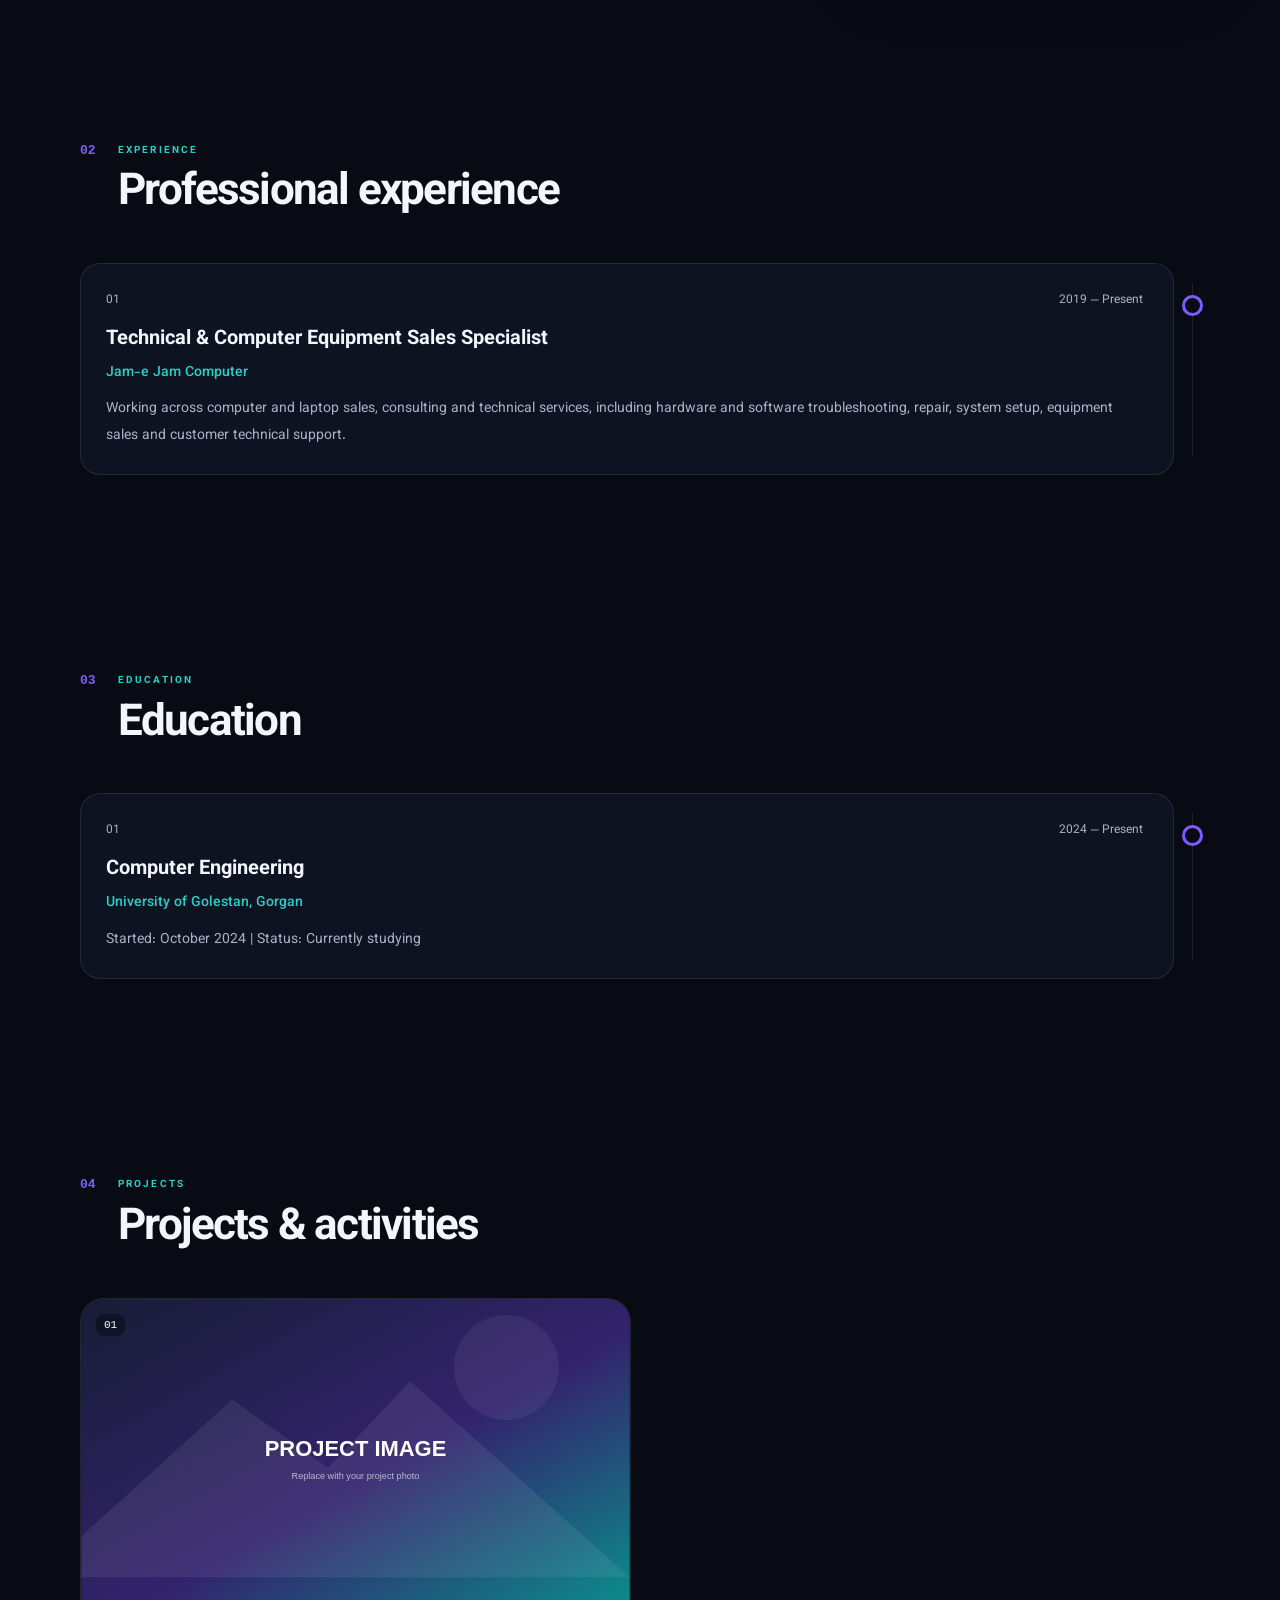
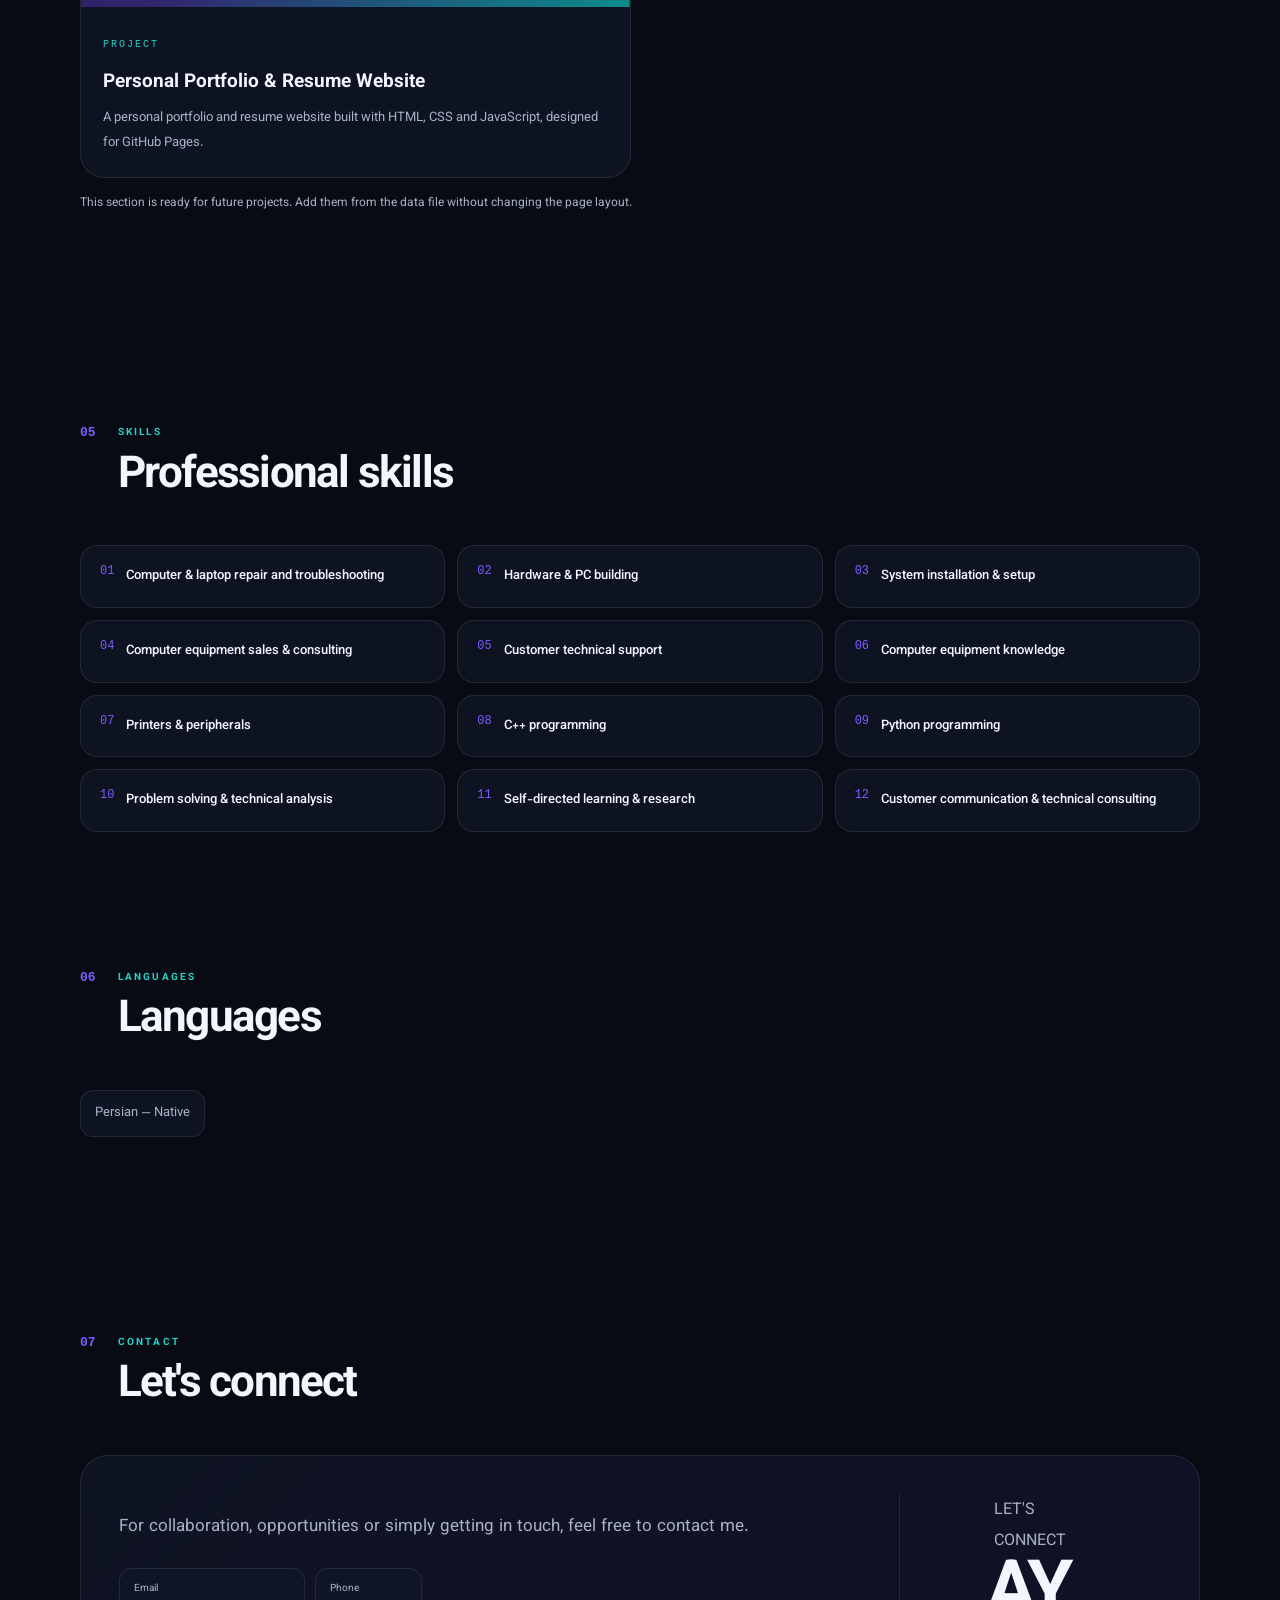
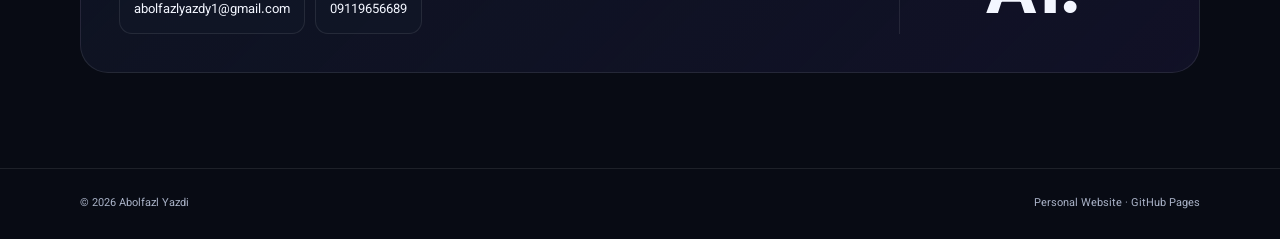
==== commit 8e399eed: "Update index.html" ====
--- a/en/index.html
+++ b/en/index.html
@@ -18,7 +18,7 @@
 <div class="ambient ambient-a"></div><div class="ambient ambient-b"></div><div class="grid-bg"></div>
 <header class="site-header"><div class="container nav-wrap"><a class="brand" href="#home"><span class="brand-mark">AY</span><span>Abolfazl Yazdi</span></a><nav class="nav" id="mainNav"><a href="#about">About</a><a href="#experience">Experience</a><a href="#projects">Projects</a><a href="#skills">Skills</a><a href="#contact">Contact</a></nav><div class="nav-actions"><a class="lang-btn" href="../" id="langSwitch">FA</a><button id="themeToggle" class="icon-btn theme-toggle" aria-label="Toggle theme" aria-pressed="false"><svg class="icon-sun" viewBox="0 0 24 24" width="18" height="18" fill="none" stroke="currentColor" stroke-width="2" stroke-linecap="round"><circle cx="12" cy="12" r="4.2"/><path d="M12 2.5v2.4M12 19.1v2.4M4.2 4.2l1.7 1.7M18.1 18.1l1.7 1.7M2.5 12h2.4M19.1 12h2.4M4.2 19.8l1.7-1.7M18.1 5.9l1.7-1.7"/></svg><svg class="icon-moon" viewBox="0 0 24 24" width="18" height="18" fill="currentColor"><path d="M20 14.2A8.4 8.4 0 0 1 9.8 4a8.6 8.6 0 1 0 10.2 10.2z"/></svg></button><button id="menuToggle" class="icon-btn nav-toggle" aria-label="Open menu" aria-expanded="false">☰</button></div></div></header>
 <main id="main">
-<section id="home" class="hero container"><div class="hero-copy"><h1>Hi, I'm <span>Abolfazl Yazdi</span>.</h1><p class="hero-title">Computer Engineering Student & Technology Enthusiast</p><p class="hero-desc">Hands-on experience in computer hardware, repair and technical services, currently developing my skills in programming and emerging technologies.</p><div class="hero-actions"><a class="btn primary" href="#contact">Get in touch ↗</a><a class="btn ghost" href="../assets/resume-abolfazl-yazdi-en.pdf" download>Download Resume PDF ↓</a></div><div class="social-row" id="socialLinks"></div></div><div class="hero-visual"><div class="profile-frame"><img src="../assets/images/profile.jpg" alt="Abolfazl Yazdi profile placeholder" width="520" height="520"><div class="profile-bottom"><strong>ABOLFAZL<br>YAZDI<span>.</span></strong><small>Computer Engineering · Technology</small></div></div></div></section>
+<section id="home" class="hero container"><div class="hero-copy"><h1>Hi, I'm <span>Abolfazl Yazdi</span>.</h1><p class="hero-title">Computer Engineering Student & Technology Enthusiast</p><p class="hero-desc">Hands-on experience in computer hardware, repair and technical services, currently developing my skills in programming and emerging technologies.</p><div class="hero-actions"><a class="btn primary" href="#contact">Get in touch ↗</a><a class="btn ghost" href="../assets/resume-abolfazl-yazdi-en.pdf" download>Download Resume PDF ↓</a></div><div class="social-row" id="socialLinks"></div></div><div class="hero-visual"><div class="profile-frame"><img src="../assets/images/profile.jpg" alt="Abolfazl Yazdi profile placeholder" width="520" height="520"><div class="profile-bottom"><strong>ABOLFAZL<br>YAZDI</strong></div></div></div></section>
 <section class="metrics container"><div><strong>2019</strong><span>Career started</span></div><div><strong>2024</strong><span>Computer Engineering</span></div><div><strong>3+</strong><span>Technical areas</span></div><div><strong>12</strong><span>Key skills</span></div></section>
 <section id="about" class="section container"><div class="section-heading"><span>01</span><div><small>ABOUT ME</small><h2>About me</h2></div></div><div class="about-grid"><div><p class="large-text">I am a Computer Engineering student with hands-on experience in computer and laptop hardware, repair and technical services. I am actively developing my programming skills and exploring modern technologies, with the goal of building a professional career in computer engineering and software development.</p><div class="facts" id="facts"></div></div><aside class="quote-card"><span>“</span><p>Continuous learning, problem solving, and turning practical technical experience into engineering skills.</p><i></i></aside></div></section>
 <section id="experience" class="section container"><div class="section-heading"><span>02</span><div><small>EXPERIENCE</small><h2>Professional experience</h2></div></div><div class="timeline" id="experienceList"></div></section>
@@ -29,4 +29,4 @@
 <section id="contact" class="section container contact-section"><div class="section-heading"><span>07</span><div><small>CONTACT</small><h2>Let's connect</h2></div></div><div class="contact-card"><div><p>For collaboration, opportunities or simply getting in touch, feel free to contact me.</p><div class="contact-links" id="contactLinks"></div></div><div class="contact-symbol"><span>LET'S<br>CONNECT</span><strong>AY<span>.</span></strong></div></div></section>
 </main><footer class="footer"><div class="container footer-inner"><span>© <span id="year"></span> Abolfazl Yazdi</span><span>Personal Website · GitHub Pages</span></div></footer>
 <script src="../assets/js/data.js"></script><script src="../assets/js/app.js"></script>
-</body></html>
+</body></html>
--- a/assets/css/style.css
+++ b/assets/css/style.css
@@ -1,12 +1,85 @@
 :root{--bg:#080b14;--surface:rgba(17,23,40,.72);--surface2:#111728;--text:#f3f6ff;--muted:#a9b2c7;--line:rgba(255,255,255,.09);--accent:#7c5cff;--accent2:#25d0c7;--shadow:0 24px 70px rgba(0,0,0,.35);--radius:24px;--container:1120px}
 body.light{--bg:#f5f7fb;--surface:rgba(255,255,255,.8);--surface2:#fff;--text:#111522;--muted:#525b6e;--line:rgba(17,21,34,.1);--shadow:0 24px 70px rgba(29,37,61,.12)}
 *{box-sizing:border-box;scroll-behavior:smooth}html,body{margin:0;padding:0}body{font-family:"Vazirmatn","Inter",system-ui,sans-serif;background:var(--bg);color:var(--text);line-height:1.9;overflow-x:hidden}body[dir=ltr]{font-family:"Inter","Vazirmatn",system-ui,sans-serif}a{color:inherit;text-decoration:none}button{font:inherit}.container{width:min(var(--container),calc(100% - 40px));margin-inline:auto}section[id]{scroll-margin-top:90px}:focus-visible{outline:2px solid var(--accent2);outline-offset:3px}.skip-link{position:absolute;top:-100px;left:10px;background:var(--accent);color:#fff;padding:10px 16px;border-radius:10px;z-index:100;transition:top .2s}.skip-link:focus{top:10px}.grid-bg{position:fixed;inset:0;pointer-events:none;opacity:.2;background-image:linear-gradient(var(--line) 1px,transparent 1px),linear-gradient(90deg,var(--line) 1px,transparent 1px);background-size:56px 56px;mask-image:linear-gradient(to bottom,#000,transparent 75%)}.ambient{position:fixed;width:420px;height:420px;border-radius:50%;filter:blur(100px);opacity:.13;pointer-events:none}.ambient-a{background:var(--accent);top:-160px;right:-120px}.ambient-b{background:var(--accent2);bottom:-220px;left:-140px}
-.site-header{position:sticky;top:0;z-index:30;backdrop-filter:blur(18px);background:color-mix(in srgb,var(--bg) 78%,transparent);border-bottom:1px solid var(--line)}.nav-wrap{min-height:76px;display:flex;align-items:center;justify-content:space-between;gap:20px}.brand{display:flex;align-items:center;gap:11px;font-weight:800}.brand-mark{display:grid;place-items:center;width:38px;height:38px;border-radius:12px;background:linear-gradient(135deg,var(--accent),var(--accent2));color:#fff;font-size:12px}.nav{display:flex;gap:25px;color:var(--muted);font-size:13px}.nav a:hover{color:var(--text)}.nav-actions{display:flex;align-items:center;gap:8px}.lang-btn,.icon-btn{border:1px solid var(--line);background:var(--surface);color:var(--text);border-radius:12px;padding:8px 11px;cursor:pointer}.icon-btn{width:40px;height:40px}.nav-toggle{display:none}
+.site-header{position:sticky;top:0;z-index:30;backdrop-filter:blur(18px);background:color-mix(in srgb,var(--bg) 78%,transparent);border-bottom:1px solid var(--line)}.nav-wrap{min-height:76px;display:flex;align-items:center;justify-content:space-between;gap:20px}.brand{display:flex;align-items:center;gap:11px;font-weight:800}.brand-mark{display:grid;place-items:center;width:38px;height:38px;border-radius:12px;background:linear-gradient(135deg,var(--accent),var(--accent2));color:#fff;font-size:12px}.nav{display:flex;gap:25px;color:var(--muted);font-size:13px}.nav a:hover{color:var(--text)}.nav-actions{display:flex;align-items:center;gap:8px}.lang-btn,.icon-btn{
+  width:40px;
+  height:40px;
+  padding:0;
+  display:grid;
+  place-items:center;
+  border:1px solid var(--line);
+  background:var(--surface);
+  color:var(--text);
+  border-radius:12px;
+  cursor:pointer
+}.nav-toggle{display:none}
 .hero{min-height:calc(100vh - 76px);display:grid;grid-template-columns:1.1fr .9fr;align-items:center;gap:70px;padding-block:75px}.theme-toggle .icon-moon{display:none}body.light .theme-toggle .icon-sun{display:none}body.light .theme-toggle .icon-moon{display:block}.hero h1{font-size:clamp(42px,6vw,78px);line-height:1.08;letter-spacing:-.055em;margin:0 0 15px}.hero h1 span{background:linear-gradient(100deg,var(--text),#8e7cff 55%,var(--accent2));-webkit-background-clip:text;background-clip:text;color:transparent}.hero-title{font-size:clamp(19px,2vw,26px);color:#cbd2e3;margin:0 0 12px;font-weight:500}.hero-desc{color:var(--muted);max-width:700px;font-size:16px}.hero-actions{display:flex;flex-wrap:wrap;gap:12px;margin-top:28px}.btn{border:1px solid var(--line);border-radius:14px;padding:11px 17px;cursor:pointer;transition:.2s;display:inline-flex;gap:10px;align-items:center}.btn:hover{transform:translateY(-2px)}.primary{color:#fff;border:0;background:linear-gradient(135deg,var(--accent),#5b7cff);box-shadow:0 12px 30px rgba(124,92,255,.24)}.ghost{background:var(--surface);color:var(--text)}.social-row{display:flex;gap:12px;margin-top:24px;flex-wrap:wrap}.social-link{font-size:12px;color:var(--muted);border-bottom:1px solid var(--line);padding-bottom:2px}.social-link:hover{color:var(--text);border-color:var(--accent)}.muted-link{opacity:.45}
-.profile-frame{position:relative;aspect-ratio:1/1;border:1px solid var(--line);border-radius:34px;background:linear-gradient(145deg,rgba(255,255,255,.08),rgba(255,255,255,.025));box-shadow:var(--shadow);padding:22px;overflow:hidden}.profile-frame:after{content:"";position:absolute;inset:12%;border:1px solid rgba(124,92,255,.2);border-radius:50%;pointer-events:none}.profile-frame img{width:100%;height:100%;object-fit:cover;border-radius:25px;opacity:.92}.profile-top,.profile-bottom{position:absolute;z-index:2;left:38px;right:38px;display:flex;justify-content:space-between}.profile-top{top:35px;color:#d8def0;font:10px monospace;letter-spacing:.15em}.profile-bottom{bottom:35px;align-items:end}.profile-bottom strong{font-size:24px;line-height:1.05}.profile-bottom strong span,.contact-symbol strong span{color:var(--accent)}.profile-bottom small{color:#d8def0;font-size:10px}
+.profile-frame{
+  position:relative;
+  aspect-ratio:1/1;
+  border:1px solid var(--line);
+  border-radius:34px;
+  background:linear-gradient(145deg,rgba(255,255,255,.08),rgba(255,255,255,.025));
+  box-shadow:var(--shadow);
+  padding:0;
+  overflow:hidden
+}
+
+.profile-frame img{
+  position:absolute;
+  top:22px;
+  right:22px;
+  bottom:22px;
+  left:22px;
+  width:calc(100% - 44px);
+  height:calc(100% - 44px);
+  object-fit:cover;
+  border-radius:25px;
+  opacity:.92;
+  display:block
+}
+
+.profile-top{
+  position:absolute;
+  z-index:2;
+  top:35px;
+  left:38px;
+  right:38px;
+  color:#d8def0;
+  font:10px monospace;
+  letter-spacing:.15em
+}
+
+.profile-bottom{
+  position:absolute;
+  z-index:2;
+  left:30px;
+  right:30px;
+  bottom:30px;
+  display:flex;
+  justify-content:flex-end;
+  align-items:flex-end
+}
+
+.profile-bottom strong{
+  max-width:100%;
+  font-size:24px;
+  line-height:1.05;
+  text-align:right;
+  white-space:normal;
+  overflow-wrap:break-word
+}
+
+body[dir="ltr"] .profile-bottom{
+  justify-content:flex-start
+}
+
+body[dir="ltr"] .profile-bottom strong{
+  text-align:left
+}
 .metrics{display:grid;grid-template-columns:repeat(4,1fr);border-block:1px solid var(--line);margin-top:10px}.metrics div{padding:24px;border-inline-start:1px solid var(--line);text-align:center}.metrics div:first-child{border:0}.metrics strong{display:block;font-size:27px}.metrics span{display:block;color:var(--muted);font-size:11px}
 .section{padding-block:95px}.section-heading{display:flex;gap:22px;align-items:flex-start;margin-bottom:42px}.section-heading>span{color:var(--accent);font:700 13px monospace;padding-top:8px}.section-heading small{font-size:10px;letter-spacing:.22em;color:var(--accent2);font-weight:700}.section h2{margin:3px 0 0;font-size:clamp(28px,4vw,44px);letter-spacing:-.04em;line-height:1.2}.about-grid{display:grid;grid-template-columns:1.4fr .6fr;gap:30px}.large-text{color:var(--muted);font-size:17px;margin:0}.facts{display:flex;flex-wrap:wrap;gap:9px;margin-top:25px}.fact{border:1px solid var(--line);background:var(--surface);border-radius:12px;padding:7px 11px;font-size:12px;color:var(--muted)}.quote-card{background:var(--surface);border:1px solid var(--line);border-radius:var(--radius);padding:32px;box-shadow:var(--shadow)}.quote-card>span{font-size:54px;line-height:.8;color:var(--accent)}.quote-card p{font-size:18px}.quote-card i{display:block;width:50px;height:3px;border-radius:5px;background:linear-gradient(90deg,var(--accent),var(--accent2))}
-.timeline{position:relative;display:grid;gap:18px}.timeline:before{content:"";position:absolute;inset-block:20px;right:7px;width:1px;background:var(--line)}body[dir=ltr] .timeline:before{right:auto;left:7px}.timeline-item{position:relative;padding:25px 30px 25px 25px;margin-right:26px;background:var(--surface);border:1px solid var(--line);border-radius:20px}.timeline-item:before{content:"";position:absolute;right:-34px;top:31px;width:15px;height:15px;border-radius:50%;background:var(--bg);border:3px solid var(--accent)}body[dir=ltr] .timeline-item{margin-right:0;margin-left:26px}body[dir=ltr] .timeline-item:before{right:auto;left:-34px}.timeline-meta{display:flex;justify-content:space-between;gap:15px;flex-wrap:wrap;color:var(--muted);font-size:12px}.timeline-item h3{margin:8px 0 2px;font-size:20px}.timeline-item h4{margin:0 0 10px;color:var(--accent2);font-size:14px;font-weight:500}.timeline-item p{margin:0;color:var(--muted);font-size:14px}
+.timeline{position:relative;display:grid;gap:18px}.timeline:before{content:"";position:absolute;inset-block:20px;right:7px;width:1px;background:var(--line)}body[dir=ltr] .timeline:before{right:auto;left:7px}.timeline-item{position:relative;padding:25px 30px 25px 25px;margin-right:26px;background:var(--surface);border:1px solid var(--line);border-radius:20px}.timeline-item:before{content:"";position:absolute;right:-30px;top:31px;width:15px;height:15px;border-radius:50%;background:var(--bg);border:3px solid var(--accent)}body[dir=ltr] .timeline-item{margin-right:0;margin-left:26px}body[dir=ltr] .timeline-item:before{right:auto;left:-30px}.timeline-meta{display:flex;justify-content:space-between;gap:15px;flex-wrap:wrap;color:var(--muted);font-size:12px}.timeline-item h3{margin:8px 0 2px;font-size:20px}.timeline-item h4{margin:0 0 10px;color:var(--accent2);font-size:14px;font-weight:500}.timeline-item p{margin:0;color:var(--muted);font-size:14px}
 .projects-grid{display:grid;grid-template-columns:repeat(2,1fr);gap:18px}.project-card{background:var(--surface);border:1px solid var(--line);border-radius:24px;overflow:hidden}.project-image{position:relative;aspect-ratio:16/9;overflow:hidden}.project-image img{width:100%;height:100%;object-fit:cover;transition:.35s}.project-card:hover .project-image img{transform:scale(1.04)}.project-image span{position:absolute;top:15px;left:15px;padding:5px 8px;border-radius:8px;background:rgba(0,0,0,.35);color:#fff;font:11px monospace}.project-body{padding:22px}.project-body small{font:10px monospace;color:var(--accent2);letter-spacing:.2em}.project-body h3{margin:5px 0;font-size:19px}.project-body p{margin:0;color:var(--muted);font-size:13px}.project-body a{display:inline-block;margin-top:12px;color:#cfc7ff;font-size:12px}.section-note{color:var(--muted);font-size:12px;margin-top:14px}.skills-grid{display:grid;grid-template-columns:repeat(3,1fr);gap:12px}.skill{padding:18px 19px;border:1px solid var(--line);border-radius:17px;background:var(--surface);transition:.2s;display:flex;gap:12px;align-items:flex-start}.skill:hover{transform:translateY(-3px);border-color:rgba(124,92,255,.4)}.skill span{color:var(--accent);font:12px monospace}.skill strong{font-size:13px;font-weight:500}.compact-section{padding-top:35px}.language-card{display:flex;flex-wrap:wrap;gap:10px}.language-pill{border:1px solid var(--line);background:var(--surface);border-radius:13px;padding:10px 14px;color:var(--muted);font-size:13px}
 .contact-card{display:grid;grid-template-columns:1fr .35fr;gap:30px;padding:38px;border-radius:28px;border:1px solid var(--line);background:linear-gradient(135deg,var(--surface),rgba(124,92,255,.08))}.contact-card>div:first-child>p{max-width:650px;color:var(--muted);font-size:17px}.contact-links{display:flex;flex-wrap:wrap;gap:10px;margin-top:25px}.contact-link{border:1px solid var(--line);border-radius:13px;padding:10px 14px;background:var(--surface);font-size:13px}.contact-link small{display:block;color:var(--muted);font-size:10px}.contact-symbol{display:flex;flex-direction:column;justify-content:center;align-items:center;border-inline-start:1px solid var(--line);color:var(--muted)}.contact-symbol strong{font-size:75px;line-height:1;letter-spacing:-.08em;color:var(--text)}
 .footer{border-top:1px solid var(--line);color:var(--muted);font-size:11px}.footer-inner{min-height:70px;display:flex;justify-content:space-between;align-items:center;gap:15px}
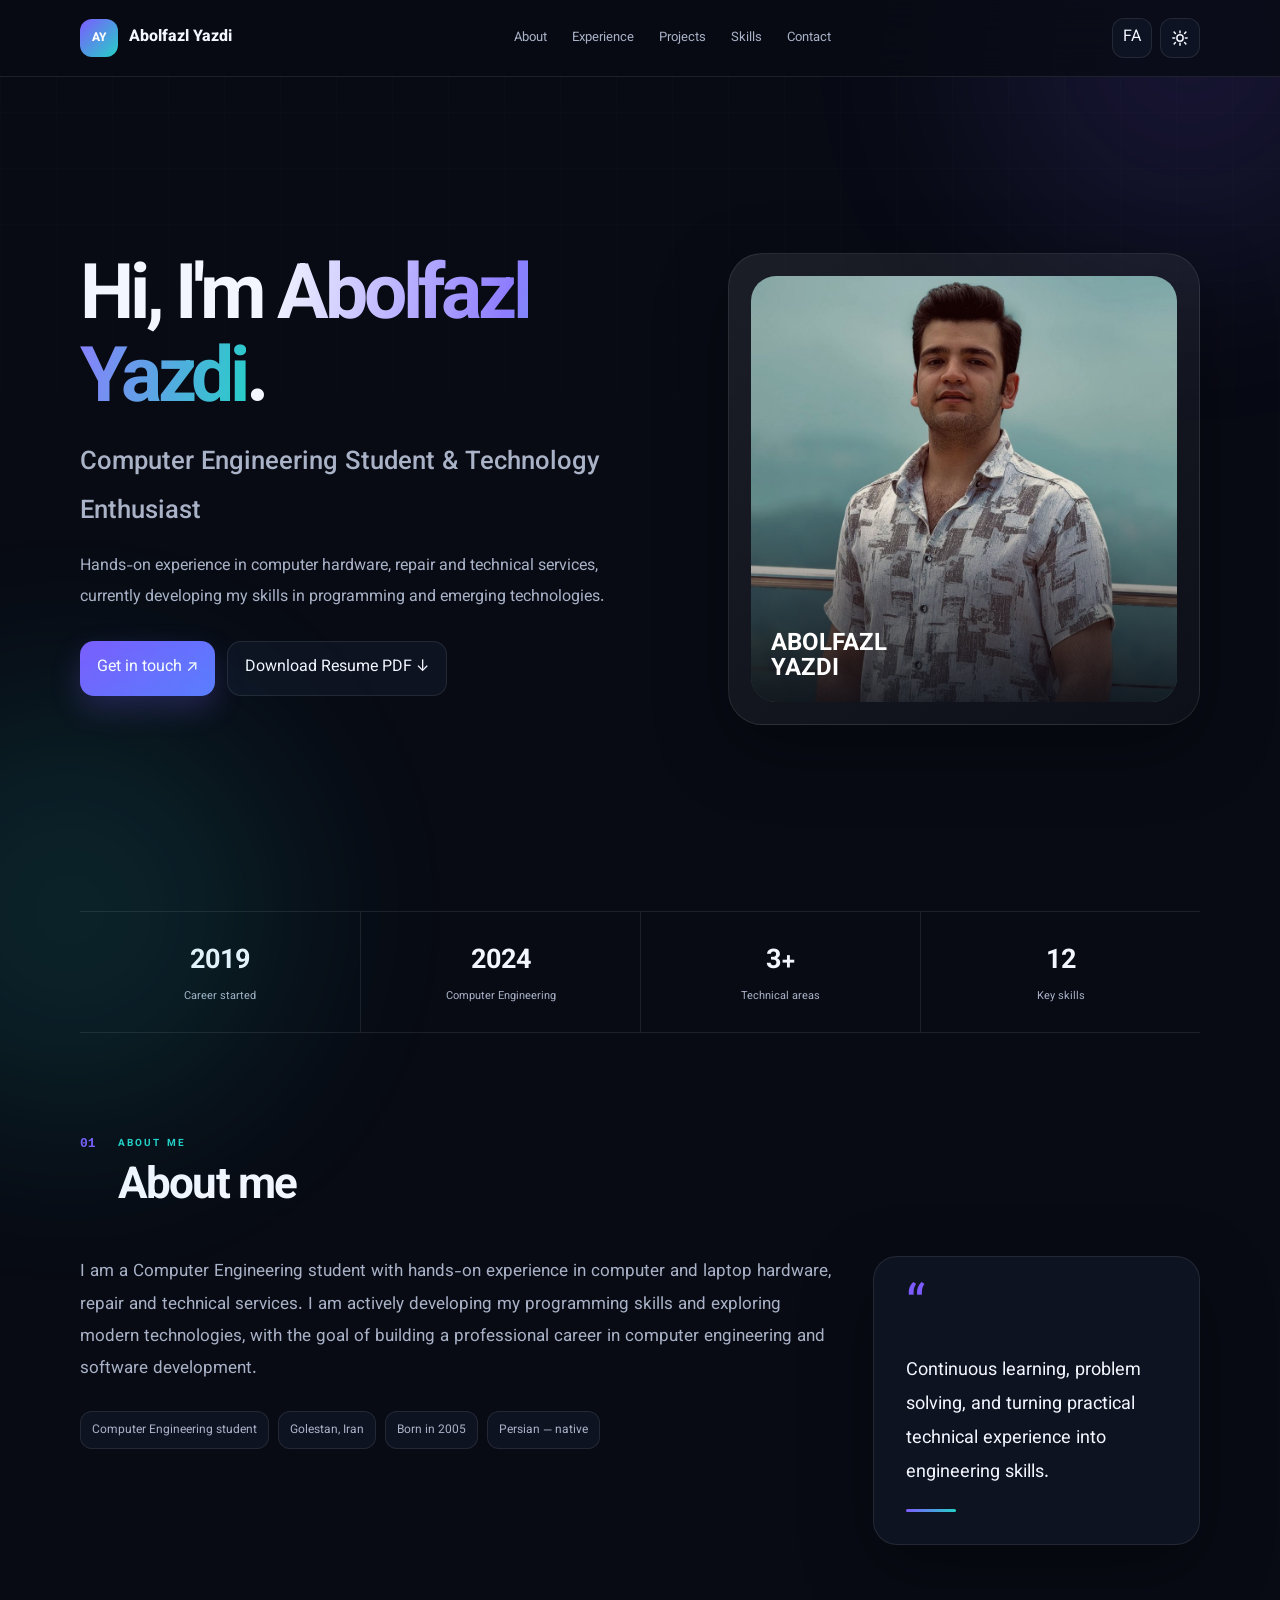
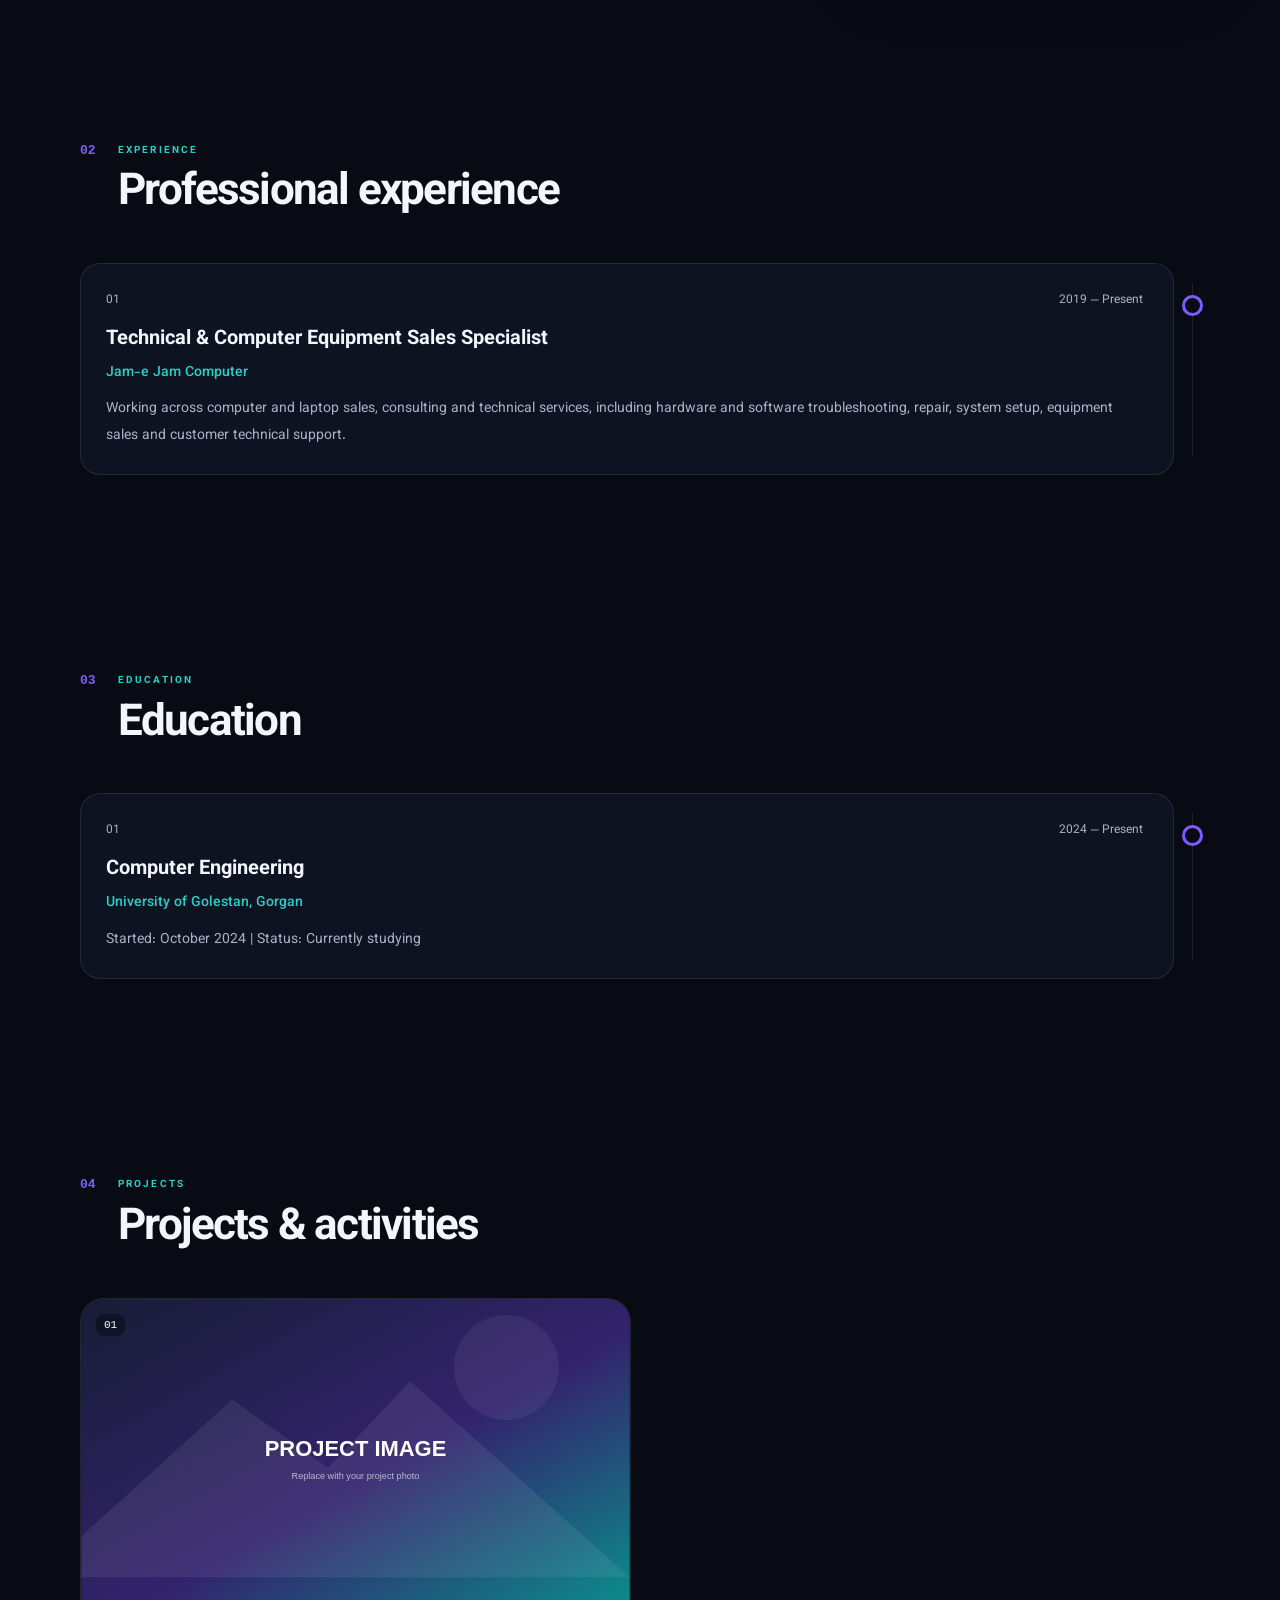
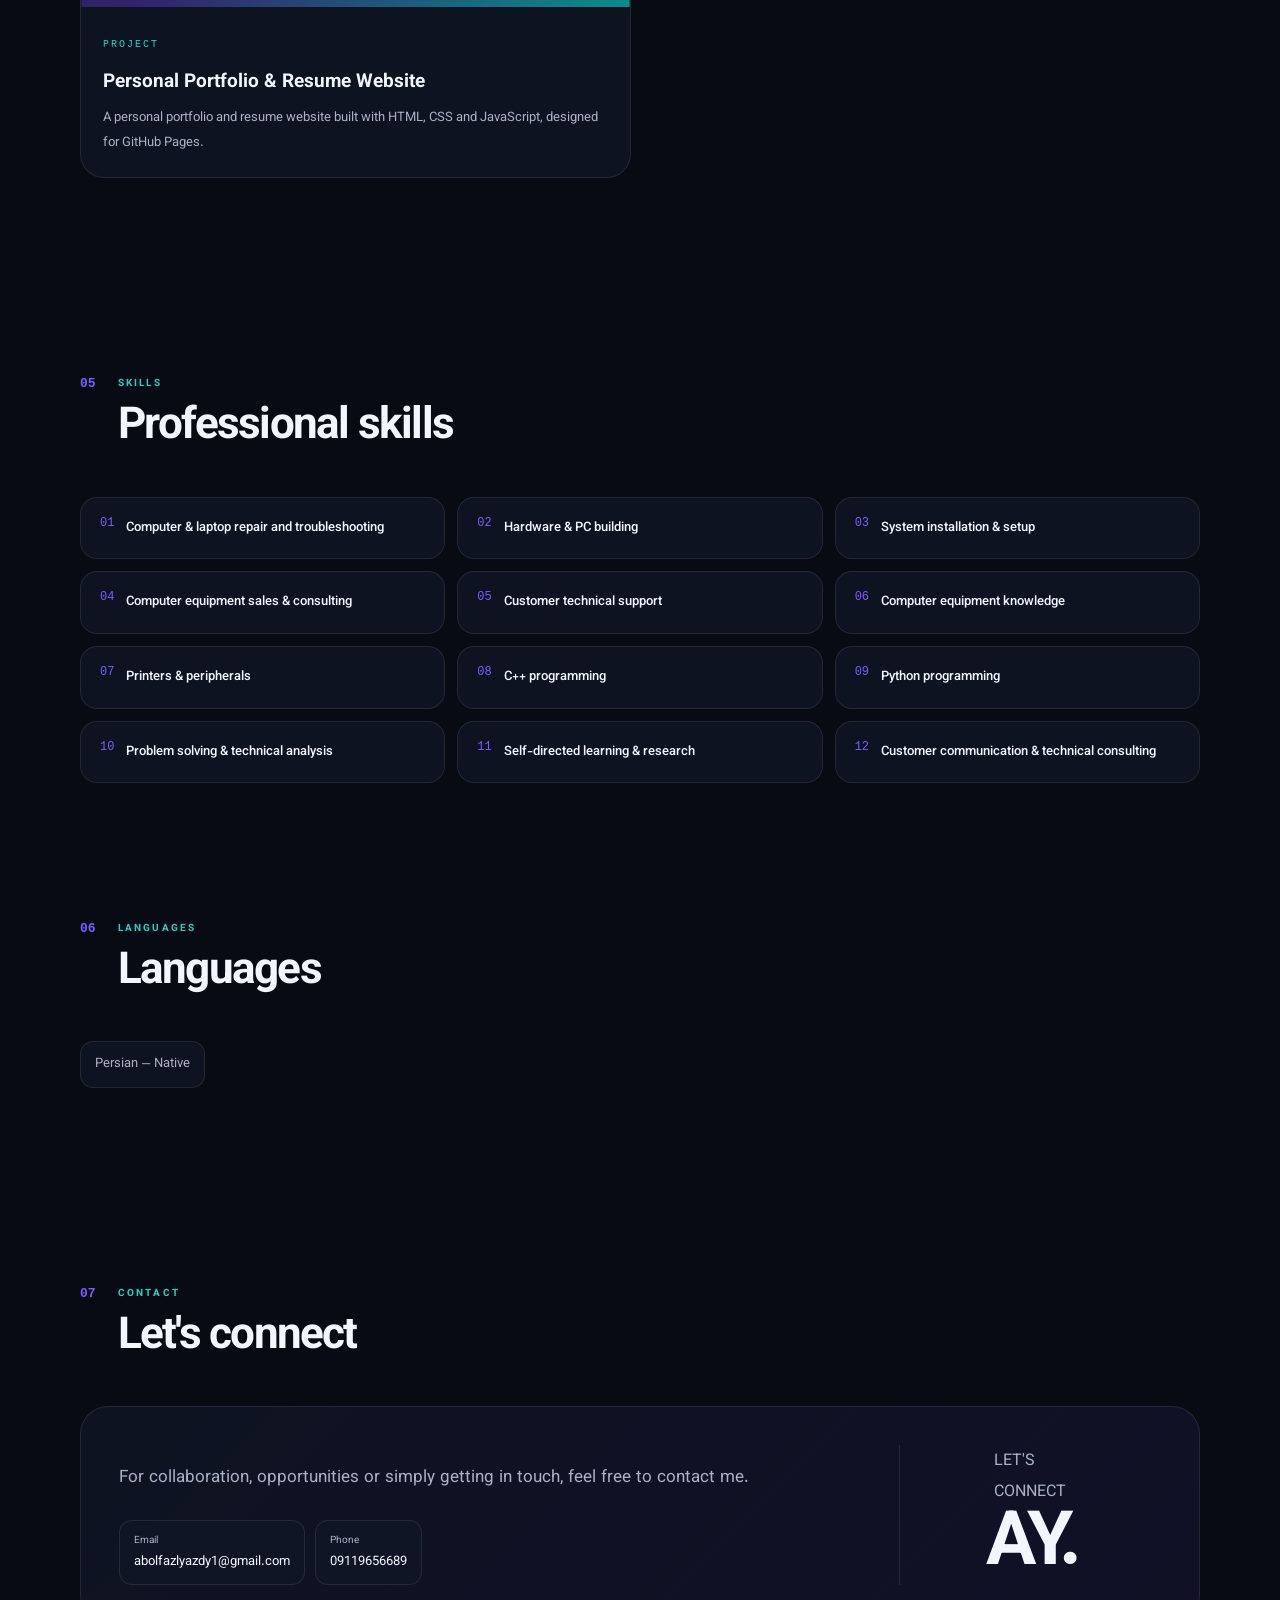
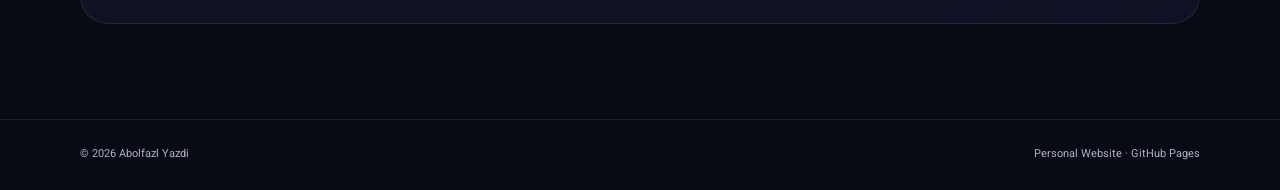
==== commit a2a7f2dc: "Add files via upload SEO and font update" ====
--- a/en/index.html
+++ b/en/index.html
@@ -2,31 +2,40 @@
 <html lang="en" dir="ltr">
 <head>
   <meta charset="utf-8"><meta name="viewport" content="width=device-width, initial-scale=1">
-  <title>Abolfazl Yazdi | Computer Engineering Student & Technology Enthusiast</title>
+  <title>Abolfazl Yazdi (ابوالفضل یزدی) | Computer Engineering Student, Gorgan</title>
   <meta name="description" content="Official personal website and resume of Abolfazl Yazdi, a Computer Engineering student with hands-on experience in computer hardware, technical services and programming.">
   <meta name="keywords" content="Abolfazl Yazdi, ابوالفضل یزدی, computer engineering, Python, C++, hardware, computer repair, Golestan, Iran, Gorgan">
-  <meta name="author" content="Abolfazl Yazdi"><meta name="robots" content="index, follow, max-image-preview:large">
-  <link rel="canonical" href="https://abolfazlyazdi.github.io/resume/en/"><link rel="alternate" hreflang="fa" href="https://abolfazlyazdi.github.io/resume/"><link rel="alternate" hreflang="en" href="https://abolfazlyazdi.github.io/resume/en/"><link rel="alternate" hreflang="x-default" href="https://abolfazlyazdi.github.io/resume/">
-  <meta property="og:type" content="profile"><meta property="og:title" content="Abolfazl Yazdi | Computer Engineering & Technology"><meta property="og:description" content="Personal website and resume of Abolfazl Yazdi."><meta property="og:url" content="https://abolfazlyazdi.github.io/resume/en/"><meta property="og:image" content="https://abolfazlyazdi.github.io/resume/assets/images/profile.jpg"><meta property="og:locale" content="en_US"><meta property="og:locale:alternate" content="fa_IR">
-  <meta name="twitter:card" content="summary_large_image"><meta name="twitter:title" content="Abolfazl Yazdi | Personal Website"><meta name="twitter:description" content="Personal website and resume of Abolfazl Yazdi."><meta name="twitter:image" content="https://abolfazlyazdi.github.io/resume/assets/images/profile.jpg">
-  <link rel="icon" href="../assets/images/favicon.svg" type="image/svg+xml"><link rel="manifest" href="../site.webmanifest">
-  <link rel="preconnect" href="https://fonts.googleapis.com"><link rel="preconnect" href="https://fonts.gstatic.com" crossorigin><link href="https://fonts.googleapis.com/css2?family=Inter:wght@400;600;800&family=Vazirmatn:wght@400;600&display=swap" rel="stylesheet">
-  <link rel="stylesheet" href="../assets/css/style.css"><script type="application/ld+json" id="personSchema"></script><script type="application/ld+json" id="websiteSchema"></script>
+  <meta name="author" content="Abolfazl Yazdi"><meta name="robots" content="index, follow, max-image-preview:large, max-snippet:-1, max-video-preview:-1">
+  <link rel="canonical" href="https://abolfazlyazdi.github.io/resume/en/"><link rel="alternate" type="application/pdf" hreflang="en" href="https://abolfazlyazdi.github.io/resume/assets/resume-abolfazl-yazdi-en.pdf" title="Resume PDF"><link rel="alternate" hreflang="fa" href="https://abolfazlyazdi.github.io/resume/"><link rel="alternate" hreflang="en" href="https://abolfazlyazdi.github.io/resume/en/"><link rel="alternate" hreflang="x-default" href="https://abolfazlyazdi.github.io/resume/">
+  <meta property="og:type" content="profile"><meta property="og:site_name" content="Abolfazl Yazdi"><meta property="og:title" content="Abolfazl Yazdi | Computer Engineering & Technology"><meta property="og:description" content="Personal website and resume of Abolfazl Yazdi."><meta property="og:url" content="https://abolfazlyazdi.github.io/resume/en/"><meta property="og:image" content="https://abolfazlyazdi.github.io/resume/assets/images/og-image.jpg"><meta property="og:image:type" content="image/jpeg"><meta property="og:image:width" content="1200"><meta property="og:image:height" content="630"><meta property="og:image:alt" content="Abolfazl Yazdi, Computer Engineering student"><meta property="og:locale" content="en_US"><meta property="og:locale:alternate" content="fa_IR">
+  <meta name="twitter:card" content="summary_large_image"><meta name="twitter:title" content="Abolfazl Yazdi | Personal Website"><meta name="twitter:description" content="Personal website and resume of Abolfazl Yazdi."><meta name="twitter:image" content="https://abolfazlyazdi.github.io/resume/assets/images/og-image.jpg"><meta name="twitter:image:alt" content="Abolfazl Yazdi, Computer Engineering student">
+  <link rel="icon" href="../assets/images/favicon.svg" type="image/svg+xml"><link rel="icon" href="../assets/images/icon-48.png" type="image/png" sizes="48x48"><link rel="icon" href="../assets/images/icon-192.png" type="image/png" sizes="192x192"><link rel="apple-touch-icon" href="../assets/images/icon-180.png"><link rel="manifest" href="../site.webmanifest">
+  <link rel="preconnect" href="https://fonts.googleapis.com"><link rel="preconnect" href="https://fonts.gstatic.com" crossorigin><link href="https://fonts.googleapis.com/css2?family=Inter:wght@400;600;800&display=swap" rel="stylesheet">
+  <link rel="preload" href="../assets/fonts/Vazirmatn.woff" as="font" type="font/woff" crossorigin>
+  <link rel="stylesheet" href="../assets/css/style.css"><script type="application/ld+json" id="personSchema">{"@context":"https://schema.org","@graph":[{"@type":"ProfilePage","@id":"https://abolfazlyazdi.github.io/resume/en/#profilepage","url":"https://abolfazlyazdi.github.io/resume/en/","name":"Abolfazl Yazdi | Computer Engineering Student, Gorgan","inLanguage":"en","dateModified":"2026-09-28","isPartOf":{"@id":"https://abolfazlyazdi.github.io/resume/#website"},"about":{"@id":"https://abolfazlyazdi.github.io/resume/#person"},"mainEntity":{"@id":"https://abolfazlyazdi.github.io/resume/#person"},"primaryImageOfPage":{"@id":"https://abolfazlyazdi.github.io/resume/en/#primaryimage"}},{"@type":"ImageObject","@id":"https://abolfazlyazdi.github.io/resume/en/#primaryimage","url":"https://abolfazlyazdi.github.io/resume/assets/images/profile.jpg","contentUrl":"https://abolfazlyazdi.github.io/resume/assets/images/profile.jpg","width":1000,"height":1000,"caption":"Abolfazl Yazdi, Computer Engineering student"},{"@type":"Person","@id":"https://abolfazlyazdi.github.io/resume/#person","name":"Abolfazl Yazdi","alternateName":["ابوالفضل یزدی"],"url":"https://abolfazlyazdi.github.io/resume/en/","image":{"@id":"https://abolfazlyazdi.github.io/resume/en/#primaryimage"},"mainEntityOfPage":{"@id":"https://abolfazlyazdi.github.io/resume/en/#profilepage"},"jobTitle":"Computer Engineering Student & Technology Enthusiast","description":"I am a Computer Engineering student with hands-on experience in computer and laptop hardware, repair and technical services. I am actively developing my programming skills and exploring modern technologies, with the goal of building a professional career in computer engineering and software development.","email":"mailto:abolfazlyazdy1@gmail.com","telephone":"+989119656689","address":{"@type":"PostalAddress","addressRegion":"Golestan","addressCountry":"IR"},"knowsLanguage":["fa"],"sameAs":[],"alumniOf":[{"@type":"CollegeOrUniversity","name":"University of Golestan, Gorgan"}],"worksFor":[{"@type":"Organization","name":"Jam-e Jam Computer"}],"knowsAbout":["Computer & laptop repair and troubleshooting","Hardware & PC building","System installation & setup","Computer equipment sales & consulting","Customer technical support","Computer equipment knowledge","Printers & peripherals","C++ programming","Python programming","Problem solving & technical analysis","Self-directed learning & research","Customer communication & technical consulting"]},{"@type":"WebSite","@id":"https://abolfazlyazdi.github.io/resume/#website","url":"https://abolfazlyazdi.github.io/resume/","name":"Abolfazl Yazdi","alternateName":"ابوالفضل یزدی","inLanguage":["fa","en"],"publisher":{"@id":"https://abolfazlyazdi.github.io/resume/#person"}}]}</script>
 </head>
-<body data-lang="en">
+<body data-pr="1" data-lang="en">
+<script>try{if(localStorage.getItem("theme")==="light")document.body.classList.add("light")}catch(e){}</script>
 <a class="skip-link" href="#main">Skip to main content</a>
 <div class="ambient ambient-a"></div><div class="ambient ambient-b"></div><div class="grid-bg"></div>
-<header class="site-header"><div class="container nav-wrap"><a class="brand" href="#home"><span class="brand-mark">AY</span><span>Abolfazl Yazdi</span></a><nav class="nav" id="mainNav"><a href="#about">About</a><a href="#experience">Experience</a><a href="#projects">Projects</a><a href="#skills">Skills</a><a href="#contact">Contact</a></nav><div class="nav-actions"><a class="lang-btn" href="../" id="langSwitch">FA</a><button id="themeToggle" class="icon-btn theme-toggle" aria-label="Toggle theme" aria-pressed="false"><svg class="icon-sun" viewBox="0 0 24 24" width="18" height="18" fill="none" stroke="currentColor" stroke-width="2" stroke-linecap="round"><circle cx="12" cy="12" r="4.2"/><path d="M12 2.5v2.4M12 19.1v2.4M4.2 4.2l1.7 1.7M18.1 18.1l1.7 1.7M2.5 12h2.4M19.1 12h2.4M4.2 19.8l1.7-1.7M18.1 5.9l1.7-1.7"/></svg><svg class="icon-moon" viewBox="0 0 24 24" width="18" height="18" fill="currentColor"><path d="M20 14.2A8.4 8.4 0 0 1 9.8 4a8.6 8.6 0 1 0 10.2 10.2z"/></svg></button><button id="menuToggle" class="icon-btn nav-toggle" aria-label="Open menu" aria-expanded="false">☰</button></div></div></header>
+<header class="site-header"><div class="container nav-wrap"><a class="brand" href="#home"><span class="brand-mark">AY</span><span>Abolfazl Yazdi</span></a><nav class="nav" id="mainNav"><a href="#about">About</a><a href="#experience">Experience</a><a href="#projects">Projects</a><a href="#skills">Skills</a><a href="#contact">Contact</a></nav><div class="nav-actions"><a class="lang-btn" href="../" id="langSwitch" hreflang="fa" lang="fa">FA</a><button id="themeToggle" class="icon-btn theme-toggle" aria-label="Toggle theme" aria-pressed="false"><svg class="icon-sun" viewBox="0 0 24 24" width="18" height="18" fill="none" stroke="currentColor" stroke-width="2" stroke-linecap="round"><circle cx="12" cy="12" r="4.2"/><path d="M12 2.5v2.4M12 19.1v2.4M4.2 4.2l1.7 1.7M18.1 18.1l1.7 1.7M2.5 12h2.4M19.1 12h2.4M4.2 19.8l1.7-1.7M18.1 5.9l1.7-1.7"/></svg><svg class="icon-moon" viewBox="0 0 24 24" width="18" height="18" fill="currentColor"><path d="M20 14.2A8.4 8.4 0 0 1 9.8 4a8.6 8.6 0 1 0 10.2 10.2z"/></svg></button><button id="menuToggle" class="icon-btn nav-toggle" aria-label="Open menu" aria-expanded="false" aria-controls="mainNav">☰</button></div></div></header>
 <main id="main">
-<section id="home" class="hero container"><div class="hero-copy"><h1>Hi, I'm <span>Abolfazl Yazdi</span>.</h1><p class="hero-title">Computer Engineering Student & Technology Enthusiast</p><p class="hero-desc">Hands-on experience in computer hardware, repair and technical services, currently developing my skills in programming and emerging technologies.</p><div class="hero-actions"><a class="btn primary" href="#contact">Get in touch ↗</a><a class="btn ghost" href="../assets/resume-abolfazl-yazdi-en.pdf" download>Download Resume PDF ↓</a></div><div class="social-row" id="socialLinks"></div></div><div class="hero-visual"><div class="profile-frame"><img src="../assets/images/profile.jpg" alt="Abolfazl Yazdi profile placeholder" width="520" height="520"><div class="profile-bottom"><strong>ABOLFAZL<br>YAZDI</strong></div></div></div></section>
+<section id="home" class="hero container"><div class="hero-copy"><h1>Hi, I'm <span>Abolfazl Yazdi</span>.</h1><p class="hero-title">Computer Engineering Student & Technology Enthusiast</p><p class="hero-desc">Hands-on experience in computer hardware, repair and technical services, currently developing my skills in programming and emerging technologies.</p><div class="hero-actions"><a class="btn primary" href="#contact">Get in touch ↗</a><a class="btn ghost" href="../assets/resume-abolfazl-yazdi-en.pdf" download>Download Resume PDF ↓</a></div><div class="social-row" id="socialLinks"><!--pr:socialLinks--><!--/pr:socialLinks--></div></div><div class="hero-visual"><div class="profile-frame"><img src="../assets/images/profile.jpg" alt="Abolfazl Yazdi, Computer Engineering student" width="520" height="520" fetchpriority="high" decoding="async"><div class="profile-bottom"><strong>ABOLFAZL<br>YAZDI</strong></div></div></div></section>
 <section class="metrics container"><div><strong>2019</strong><span>Career started</span></div><div><strong>2024</strong><span>Computer Engineering</span></div><div><strong>3+</strong><span>Technical areas</span></div><div><strong>12</strong><span>Key skills</span></div></section>
-<section id="about" class="section container"><div class="section-heading"><span>01</span><div><small>ABOUT ME</small><h2>About me</h2></div></div><div class="about-grid"><div><p class="large-text">I am a Computer Engineering student with hands-on experience in computer and laptop hardware, repair and technical services. I am actively developing my programming skills and exploring modern technologies, with the goal of building a professional career in computer engineering and software development.</p><div class="facts" id="facts"></div></div><aside class="quote-card"><span>“</span><p>Continuous learning, problem solving, and turning practical technical experience into engineering skills.</p><i></i></aside></div></section>
-<section id="experience" class="section container"><div class="section-heading"><span>02</span><div><small>EXPERIENCE</small><h2>Professional experience</h2></div></div><div class="timeline" id="experienceList"></div></section>
-<section id="education" class="section container"><div class="section-heading"><span>03</span><div><small>EDUCATION</small><h2>Education</h2></div></div><div class="timeline" id="educationList"></div></section>
-<section id="projects" class="section container"><div class="section-heading"><span>04</span><div><small>PROJECTS</small><h2>Projects & activities</h2></div></div><div class="projects-grid" id="projectsList"></div><p class="section-note">This section is ready for future projects. Add them from the data file without changing the page layout.</p></section>
-<section id="skills" class="section container"><div class="section-heading"><span>05</span><div><small>SKILLS</small><h2>Professional skills</h2></div></div><div class="skills-grid" id="skillsList"></div></section>
-<section id="languages" class="section container compact-section"><div class="section-heading"><span>06</span><div><small>LANGUAGES</small><h2>Languages</h2></div></div><div class="language-card" id="languagesList"></div></section>
-<section id="contact" class="section container contact-section"><div class="section-heading"><span>07</span><div><small>CONTACT</small><h2>Let's connect</h2></div></div><div class="contact-card"><div><p>For collaboration, opportunities or simply getting in touch, feel free to contact me.</p><div class="contact-links" id="contactLinks"></div></div><div class="contact-symbol"><span>LET'S<br>CONNECT</span><strong>AY<span>.</span></strong></div></div></section>
+<section id="about" class="section container"><div class="section-heading"><span aria-hidden="true">01</span><div><small lang="en" aria-hidden="true">ABOUT ME</small><h2>About me</h2></div></div><div class="about-grid"><div><p class="large-text">I am a Computer Engineering student with hands-on experience in computer and laptop hardware, repair and technical services. I am actively developing my programming skills and exploring modern technologies, with the goal of building a professional career in computer engineering and software development.</p><div class="facts" id="facts"><!--pr:facts--><span class="fact">Computer Engineering student</span><span class="fact">Golestan, Iran</span><span class="fact">Born in 2005</span><span class="fact">Persian — native</span><!--/pr:facts--></div></div><aside class="quote-card"><span>“</span><p>Continuous learning, problem solving, and turning practical technical experience into engineering skills.</p><i></i></aside></div></section>
+<section id="experience" class="section container"><div class="section-heading"><span aria-hidden="true">02</span><div><small lang="en" aria-hidden="true">EXPERIENCE</small><h2>Professional experience</h2></div></div><div class="timeline" id="experienceList"><!--pr:experienceList-->
+    <article class="timeline-item"><div class="timeline-meta"><span>01</span><span>2019 — Present</span></div>
+    <h3>Technical & Computer Equipment Sales Specialist</h3><h4>Jam-e Jam Computer</h4><p>Working across computer and laptop sales, consulting and technical services, including hardware and software troubleshooting, repair, system setup, equipment sales and customer technical support.</p></article><!--/pr:experienceList--></div></section>
+<section id="education" class="section container"><div class="section-heading"><span aria-hidden="true">03</span><div><small lang="en" aria-hidden="true">EDUCATION</small><h2>Education</h2></div></div><div class="timeline" id="educationList"><!--pr:educationList-->
+    <article class="timeline-item"><div class="timeline-meta"><span>01</span><span>2024 — Present</span></div>
+    <h3>Computer Engineering</h3><h4>University of Golestan, Gorgan</h4><p>Started: October 2024 | Status: Currently studying</p></article><!--/pr:educationList--></div></section>
+<section id="projects" class="section container"><div class="section-heading"><span aria-hidden="true">04</span><div><small lang="en" aria-hidden="true">PROJECTS</small><h2>Projects & activities</h2></div></div><div class="projects-grid" id="projectsList"><!--pr:projectsList-->
+    <article class="project-card"><div class="project-image"><img src="../assets/images/project-placeholder.svg" alt="Personal Portfolio & Resume Website" loading="lazy" decoding="async"><span>01</span></div>
+    <div class="project-body"><small>PROJECT</small><h3>Personal Portfolio & Resume Website</h3><p>A personal portfolio and resume website built with HTML, CSS and JavaScript, designed for GitHub Pages.</p>
+    </div></article><!--/pr:projectsList--></div></section>
+<section id="skills" class="section container"><div class="section-heading"><span aria-hidden="true">05</span><div><small lang="en" aria-hidden="true">SKILLS</small><h2>Professional skills</h2></div></div><ul class="skills-grid" id="skillsList"><!--pr:skillsList--><li class="skill"><span>01</span><strong>Computer & laptop repair and troubleshooting</strong></li><li class="skill"><span>02</span><strong>Hardware & PC building</strong></li><li class="skill"><span>03</span><strong>System installation & setup</strong></li><li class="skill"><span>04</span><strong>Computer equipment sales & consulting</strong></li><li class="skill"><span>05</span><strong>Customer technical support</strong></li><li class="skill"><span>06</span><strong>Computer equipment knowledge</strong></li><li class="skill"><span>07</span><strong>Printers & peripherals</strong></li><li class="skill"><span>08</span><strong>C++ programming</strong></li><li class="skill"><span>09</span><strong>Python programming</strong></li><li class="skill"><span>10</span><strong>Problem solving & technical analysis</strong></li><li class="skill"><span>11</span><strong>Self-directed learning & research</strong></li><li class="skill"><span>12</span><strong>Customer communication & technical consulting</strong></li><!--/pr:skillsList--></ul></section>
+<section id="languages" class="section container compact-section"><div class="section-heading"><span aria-hidden="true">06</span><div><small lang="en" aria-hidden="true">LANGUAGES</small><h2>Languages</h2></div></div><div class="language-card" id="languagesList"><!--pr:languagesList--><span class="language-pill">Persian — Native</span><!--/pr:languagesList--></div></section>
+<section id="contact" class="section container contact-section"><div class="section-heading"><span aria-hidden="true">07</span><div><small lang="en" aria-hidden="true">CONTACT</small><h2>Let's connect</h2></div></div><div class="contact-card"><div><p>For collaboration, opportunities or simply getting in touch, feel free to contact me.</p><div class="contact-links" id="contactLinks"><!--pr:contactLinks--><a class="contact-link" href="mailto:abolfazlyazdy1@gmail.com"><small>Email</small>abolfazlyazdy1@gmail.com</a><a class="contact-link" href="tel:09119656689"><small>Phone</small>09119656689</a><!--/pr:contactLinks--></div></div><div class="contact-symbol"><span>LET'S<br>CONNECT</span><strong>AY<span>.</span></strong></div></div></section>
 </main><footer class="footer"><div class="container footer-inner"><span>© <span id="year"></span> Abolfazl Yazdi</span><span>Personal Website · GitHub Pages</span></div></footer>
 <script src="../assets/js/data.js"></script><script src="../assets/js/app.js"></script>
 </body></html>
--- a/assets/css/style.css
+++ b/assets/css/style.css
@@ -1,6 +1,8 @@
+@font-face{font-family:"Vazirmatn";src:url("../fonts/Vazirmatn.woff") format("woff");font-weight:100 900;font-style:normal;font-display:swap}
 :root{--bg:#080b14;--surface:rgba(17,23,40,.72);--surface2:#111728;--text:#f3f6ff;--muted:#a9b2c7;--line:rgba(255,255,255,.09);--accent:#7c5cff;--accent2:#25d0c7;--shadow:0 24px 70px rgba(0,0,0,.35);--radius:24px;--container:1120px}
 body.light{--bg:#f5f7fb;--surface:rgba(255,255,255,.8);--surface2:#fff;--text:#111522;--muted:#525b6e;--line:rgba(17,21,34,.1);--shadow:0 24px 70px rgba(29,37,61,.12)}
 *{box-sizing:border-box;scroll-behavior:smooth}html,body{margin:0;padding:0}body{font-family:"Vazirmatn","Inter",system-ui,sans-serif;background:var(--bg);color:var(--text);line-height:1.9;overflow-x:hidden}body[dir=ltr]{font-family:"Inter","Vazirmatn",system-ui,sans-serif}a{color:inherit;text-decoration:none}button{font:inherit}.container{width:min(var(--container),calc(100% - 40px));margin-inline:auto}section[id]{scroll-margin-top:90px}:focus-visible{outline:2px solid var(--accent2);outline-offset:3px}.skip-link{position:absolute;top:-100px;left:10px;background:var(--accent);color:#fff;padding:10px 16px;border-radius:10px;z-index:100;transition:top .2s}.skip-link:focus{top:10px}.grid-bg{position:fixed;inset:0;pointer-events:none;opacity:.2;background-image:linear-gradient(var(--line) 1px,transparent 1px),linear-gradient(90deg,var(--line) 1px,transparent 1px);background-size:56px 56px;mask-image:linear-gradient(to bottom,#000,transparent 75%)}.ambient{position:fixed;width:420px;height:420px;border-radius:50%;filter:blur(100px);opacity:.13;pointer-events:none}.ambient-a{background:var(--accent);top:-160px;right:-120px}.ambient-b{background:var(--accent2);bottom:-220px;left:-140px}
+
 .site-header{position:sticky;top:0;z-index:30;backdrop-filter:blur(18px);background:color-mix(in srgb,var(--bg) 78%,transparent);border-bottom:1px solid var(--line)}.nav-wrap{min-height:76px;display:flex;align-items:center;justify-content:space-between;gap:20px}.brand{display:flex;align-items:center;gap:11px;font-weight:800}.brand-mark{display:grid;place-items:center;width:38px;height:38px;border-radius:12px;background:linear-gradient(135deg,var(--accent),var(--accent2));color:#fff;font-size:12px}.nav{display:flex;gap:25px;color:var(--muted);font-size:13px}.nav a:hover{color:var(--text)}.nav-actions{display:flex;align-items:center;gap:8px}.lang-btn,.icon-btn{
   width:40px;
   height:40px;
@@ -13,7 +15,9 @@
   border-radius:12px;
   cursor:pointer
 }.nav-toggle{display:none}
+
 .hero{min-height:calc(100vh - 76px);display:grid;grid-template-columns:1.1fr .9fr;align-items:center;gap:70px;padding-block:75px}.theme-toggle .icon-moon{display:none}body.light .theme-toggle .icon-sun{display:none}body.light .theme-toggle .icon-moon{display:block}.hero h1{font-size:clamp(42px,6vw,78px);line-height:1.08;letter-spacing:-.055em;margin:0 0 15px}.hero h1 span{background:linear-gradient(100deg,var(--text),#8e7cff 55%,var(--accent2));-webkit-background-clip:text;background-clip:text;color:transparent}.hero-title{font-size:clamp(19px,2vw,26px);color:#cbd2e3;margin:0 0 12px;font-weight:500}.hero-desc{color:var(--muted);max-width:700px;font-size:16px}.hero-actions{display:flex;flex-wrap:wrap;gap:12px;margin-top:28px}.btn{border:1px solid var(--line);border-radius:14px;padding:11px 17px;cursor:pointer;transition:.2s;display:inline-flex;gap:10px;align-items:center}.btn:hover{transform:translateY(-2px)}.primary{color:#fff;border:0;background:linear-gradient(135deg,var(--accent),#5b7cff);box-shadow:0 12px 30px rgba(124,92,255,.24)}.ghost{background:var(--surface);color:var(--text)}.social-row{display:flex;gap:12px;margin-top:24px;flex-wrap:wrap}.social-link{font-size:12px;color:var(--muted);border-bottom:1px solid var(--line);padding-bottom:2px}.social-link:hover{color:var(--text);border-color:var(--accent)}.muted-link{opacity:.45}
+
 .profile-frame{
   position:relative;
   aspect-ratio:1/1;
@@ -53,11 +57,11 @@
 .profile-bottom{
   position:absolute;
   z-index:2;
-  left:30px;
-  right:30px;
-  bottom:30px;
+  left:42px;
+  right:42px;
+  bottom:42px;
   display:flex;
-  justify-content:flex-end;
+  justify-content:flex-start;
   align-items:flex-end
 }
 
@@ -70,19 +74,33 @@
   overflow-wrap:break-word
 }
 
-body[dir="ltr"] .profile-bottom{
-  justify-content:flex-start
-}
+html[dir="ltr"] .profile-bottom strong{text-align:left}
 
-body[dir="ltr"] .profile-bottom strong{
-  text-align:left
-}
+
 .metrics{display:grid;grid-template-columns:repeat(4,1fr);border-block:1px solid var(--line);margin-top:10px}.metrics div{padding:24px;border-inline-start:1px solid var(--line);text-align:center}.metrics div:first-child{border:0}.metrics strong{display:block;font-size:27px}.metrics span{display:block;color:var(--muted);font-size:11px}
+
 .section{padding-block:95px}.section-heading{display:flex;gap:22px;align-items:flex-start;margin-bottom:42px}.section-heading>span{color:var(--accent);font:700 13px monospace;padding-top:8px}.section-heading small{font-size:10px;letter-spacing:.22em;color:var(--accent2);font-weight:700}.section h2{margin:3px 0 0;font-size:clamp(28px,4vw,44px);letter-spacing:-.04em;line-height:1.2}.about-grid{display:grid;grid-template-columns:1.4fr .6fr;gap:30px}.large-text{color:var(--muted);font-size:17px;margin:0}.facts{display:flex;flex-wrap:wrap;gap:9px;margin-top:25px}.fact{border:1px solid var(--line);background:var(--surface);border-radius:12px;padding:7px 11px;font-size:12px;color:var(--muted)}.quote-card{background:var(--surface);border:1px solid var(--line);border-radius:var(--radius);padding:32px;box-shadow:var(--shadow)}.quote-card>span{font-size:54px;line-height:.8;color:var(--accent)}.quote-card p{font-size:18px}.quote-card i{display:block;width:50px;height:3px;border-radius:5px;background:linear-gradient(90deg,var(--accent),var(--accent2))}
+
 .timeline{position:relative;display:grid;gap:18px}.timeline:before{content:"";position:absolute;inset-block:20px;right:7px;width:1px;background:var(--line)}body[dir=ltr] .timeline:before{right:auto;left:7px}.timeline-item{position:relative;padding:25px 30px 25px 25px;margin-right:26px;background:var(--surface);border:1px solid var(--line);border-radius:20px}.timeline-item:before{content:"";position:absolute;right:-30px;top:31px;width:15px;height:15px;border-radius:50%;background:var(--bg);border:3px solid var(--accent)}body[dir=ltr] .timeline-item{margin-right:0;margin-left:26px}body[dir=ltr] .timeline-item:before{right:auto;left:-30px}.timeline-meta{display:flex;justify-content:space-between;gap:15px;flex-wrap:wrap;color:var(--muted);font-size:12px}.timeline-item h3{margin:8px 0 2px;font-size:20px}.timeline-item h4{margin:0 0 10px;color:var(--accent2);font-size:14px;font-weight:500}.timeline-item p{margin:0;color:var(--muted);font-size:14px}
+
 .projects-grid{display:grid;grid-template-columns:repeat(2,1fr);gap:18px}.project-card{background:var(--surface);border:1px solid var(--line);border-radius:24px;overflow:hidden}.project-image{position:relative;aspect-ratio:16/9;overflow:hidden}.project-image img{width:100%;height:100%;object-fit:cover;transition:.35s}.project-card:hover .project-image img{transform:scale(1.04)}.project-image span{position:absolute;top:15px;left:15px;padding:5px 8px;border-radius:8px;background:rgba(0,0,0,.35);color:#fff;font:11px monospace}.project-body{padding:22px}.project-body small{font:10px monospace;color:var(--accent2);letter-spacing:.2em}.project-body h3{margin:5px 0;font-size:19px}.project-body p{margin:0;color:var(--muted);font-size:13px}.project-body a{display:inline-block;margin-top:12px;color:#cfc7ff;font-size:12px}.section-note{color:var(--muted);font-size:12px;margin-top:14px}.skills-grid{display:grid;grid-template-columns:repeat(3,1fr);gap:12px}.skill{padding:18px 19px;border:1px solid var(--line);border-radius:17px;background:var(--surface);transition:.2s;display:flex;gap:12px;align-items:flex-start}.skill:hover{transform:translateY(-3px);border-color:rgba(124,92,255,.4)}.skill span{color:var(--accent);font:12px monospace}.skill strong{font-size:13px;font-weight:500}.compact-section{padding-top:35px}.language-card{display:flex;flex-wrap:wrap;gap:10px}.language-pill{border:1px solid var(--line);background:var(--surface);border-radius:13px;padding:10px 14px;color:var(--muted);font-size:13px}
+
 .contact-card{display:grid;grid-template-columns:1fr .35fr;gap:30px;padding:38px;border-radius:28px;border:1px solid var(--line);background:linear-gradient(135deg,var(--surface),rgba(124,92,255,.08))}.contact-card>div:first-child>p{max-width:650px;color:var(--muted);font-size:17px}.contact-links{display:flex;flex-wrap:wrap;gap:10px;margin-top:25px}.contact-link{border:1px solid var(--line);border-radius:13px;padding:10px 14px;background:var(--surface);font-size:13px}.contact-link small{display:block;color:var(--muted);font-size:10px}.contact-symbol{display:flex;flex-direction:column;justify-content:center;align-items:center;border-inline-start:1px solid var(--line);color:var(--muted)}.contact-symbol strong{font-size:75px;line-height:1;letter-spacing:-.08em;color:var(--text)}
+
 .footer{border-top:1px solid var(--line);color:var(--muted);font-size:11px}.footer-inner{min-height:70px;display:flex;justify-content:space-between;align-items:center;gap:15px}
+
 @media(max-width:850px){.nav-toggle{display:grid;place-items:center}.nav{position:absolute;top:76px;inset-inline:0;flex-direction:column;gap:0;background:var(--bg);border-bottom:1px solid var(--line);max-height:0;overflow:hidden;transition:max-height .25s ease;z-index:40}.nav.open{max-height:320px}.nav a{padding:14px 20px;border-top:1px solid var(--line)}.hero{grid-template-columns:1fr;gap:35px;padding-top:55px}.metrics{grid-template-columns:repeat(2,1fr)}.metrics div:nth-child(3){border-inline-start:0;border-top:1px solid var(--line)}.metrics div:nth-child(4){border-top:1px solid var(--line)}.about-grid,.contact-card{grid-template-columns:1fr}.contact-symbol{border-inline-start:0;border-top:1px solid var(--line);padding-top:25px}.contact-symbol strong{font-size:56px}.skills-grid{grid-template-columns:repeat(2,1fr)}.projects-grid{grid-template-columns:1fr}}
-@media(max-width:520px){.container{width:calc(100% - 26px)}.hero h1{font-size:38px}.section{padding-block:65px}.skills-grid{grid-template-columns:1fr}.metrics{grid-template-columns:1fr 1fr}.metrics div{padding:18px 8px}.profile-bottom{left:25px;right:25px;bottom:25px}.contact-symbol strong{font-size:44px}.contact-card{padding:26px}.footer-inner{flex-direction:column;justify-content:center;padding:15px 0;text-align:center}}
+
+@media(max-width:520px){.container{width:calc(100% - 26px)}.hero h1{font-size:38px}.section{padding-block:65px}.skills-grid{grid-template-columns:1fr}.metrics{grid-template-columns:1fr 1fr}.metrics div{padding:18px 8px}.profile-bottom{left:32px;right:32px;bottom:32px}.contact-symbol strong{font-size:44px}.contact-card{padding:26px}.footer-inner{flex-direction:column;justify-content:center;padding:15px 0;text-align:center}}
+
 @media print{body{background:#fff!important;color:#111!important}.site-header,.hero-actions,.social-row,.grid-bg,.ambient,.footer,.contact-section,.nav-actions,.metrics{display:none!important}.hero{min-height:auto;padding:20px 0;grid-template-columns:1fr}.hero-visual{display:none}.section{padding:18px 0;break-inside:avoid}.section-heading{margin-bottom:12px}.section h2{font-size:23px}.quote-card{display:none}.about-grid{grid-template-columns:1fr}.timeline-item,.skill,.fact,.project-card{background:#fff!important;border:1px solid #ddd;box-shadow:none}.skills-grid{grid-template-columns:repeat(2,1fr)}.projects-grid{grid-template-columns:1fr 1fr}.large-text,.timeline-item p,.project-body p{color:#444}.hero h1{font-size:35px}}
+/* --- fixes: light-theme contrast, photo caption legibility, motion, hidden mobile nav --- */
+body.light{--accent2:#0b7f79}
+body.light .hero-title{color:#3a4256}
+body.light .project-body a{color:var(--accent)}
+.hero-title{color:var(--muted)}
+.profile-frame:after{content:"";position:absolute;left:22px;right:22px;bottom:22px;height:42%;border-radius:0 0 25px 25px;background:linear-gradient(to top,rgba(8,11,20,.82),transparent);pointer-events:none}
+.profile-bottom strong{color:#fff}
+@media(max-width:850px){.nav{visibility:hidden;transition:max-height .25s ease,visibility 0s .25s}.nav.open{visibility:visible;transition-delay:0s}}
+@media(prefers-reduced-motion:reduce){*{scroll-behavior:auto!important;transition:none!important}}
+ul.skills-grid{list-style:none;margin:0;padding:0}
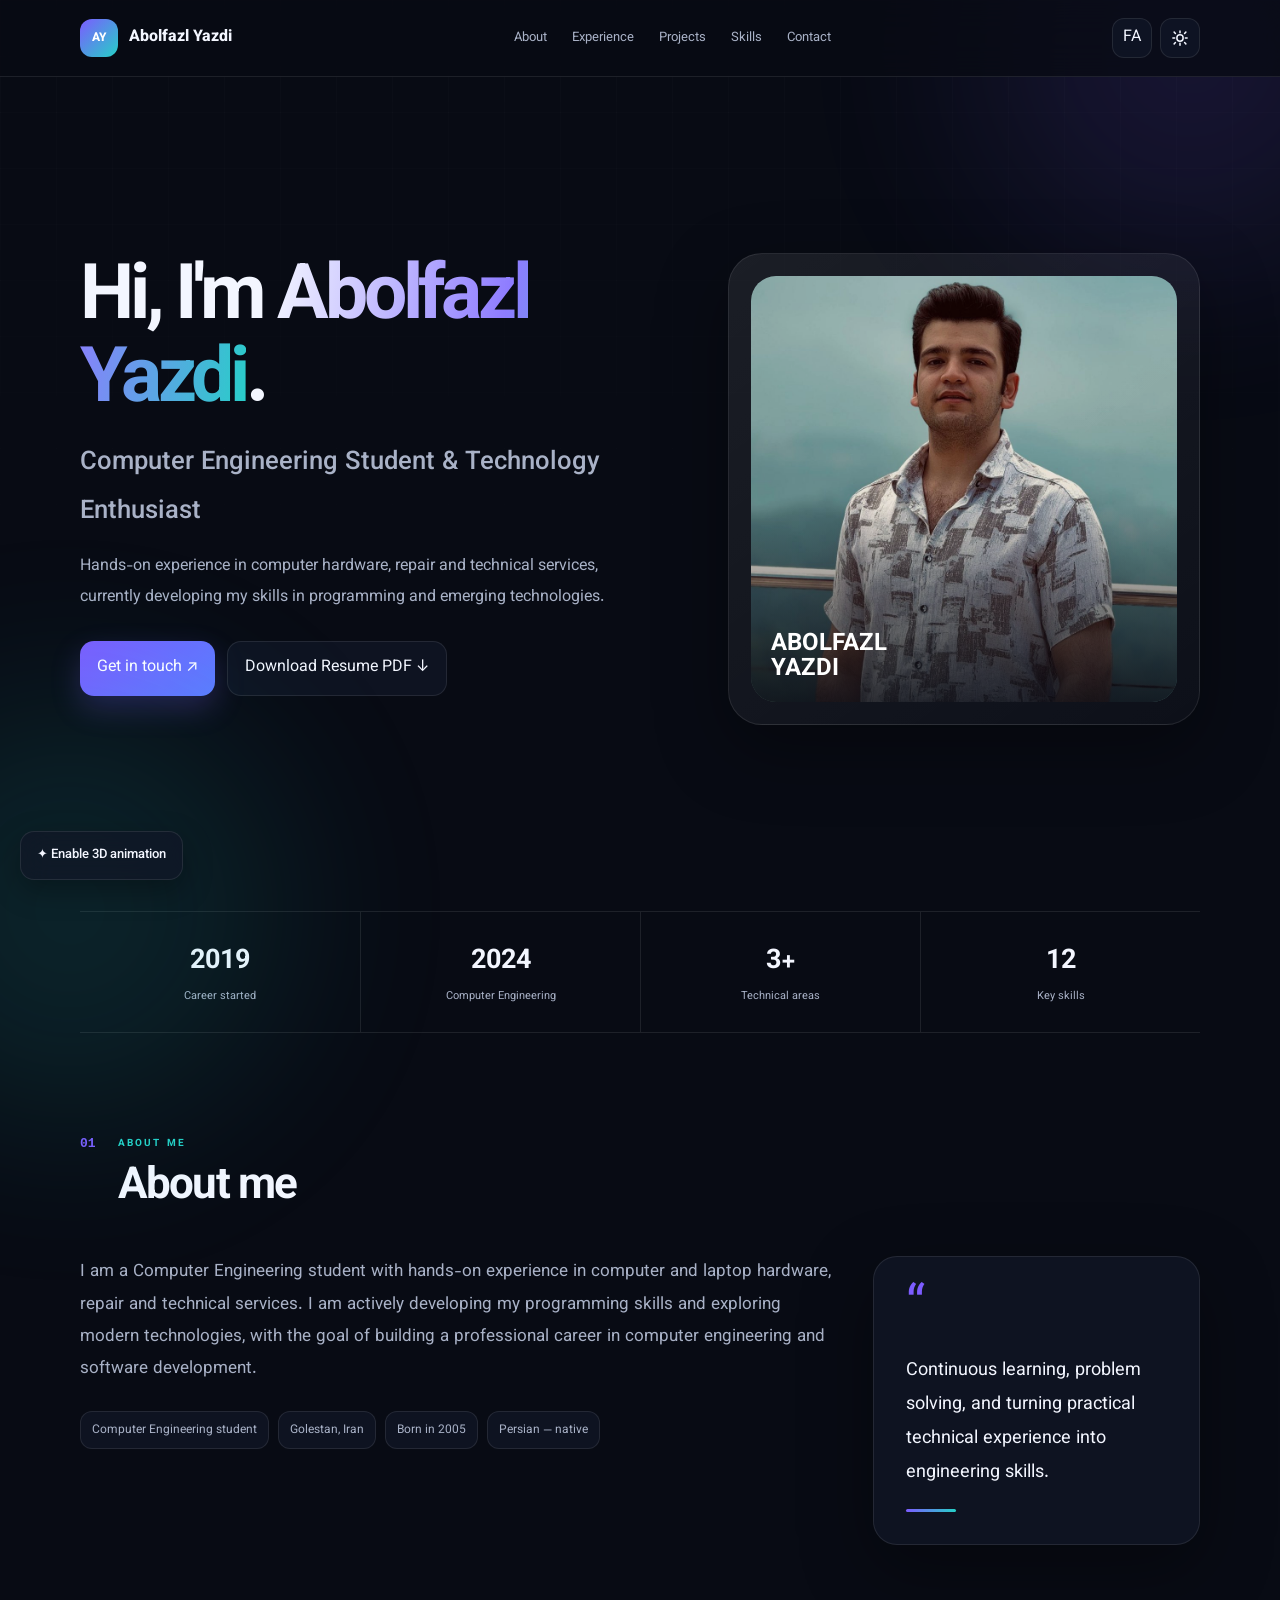
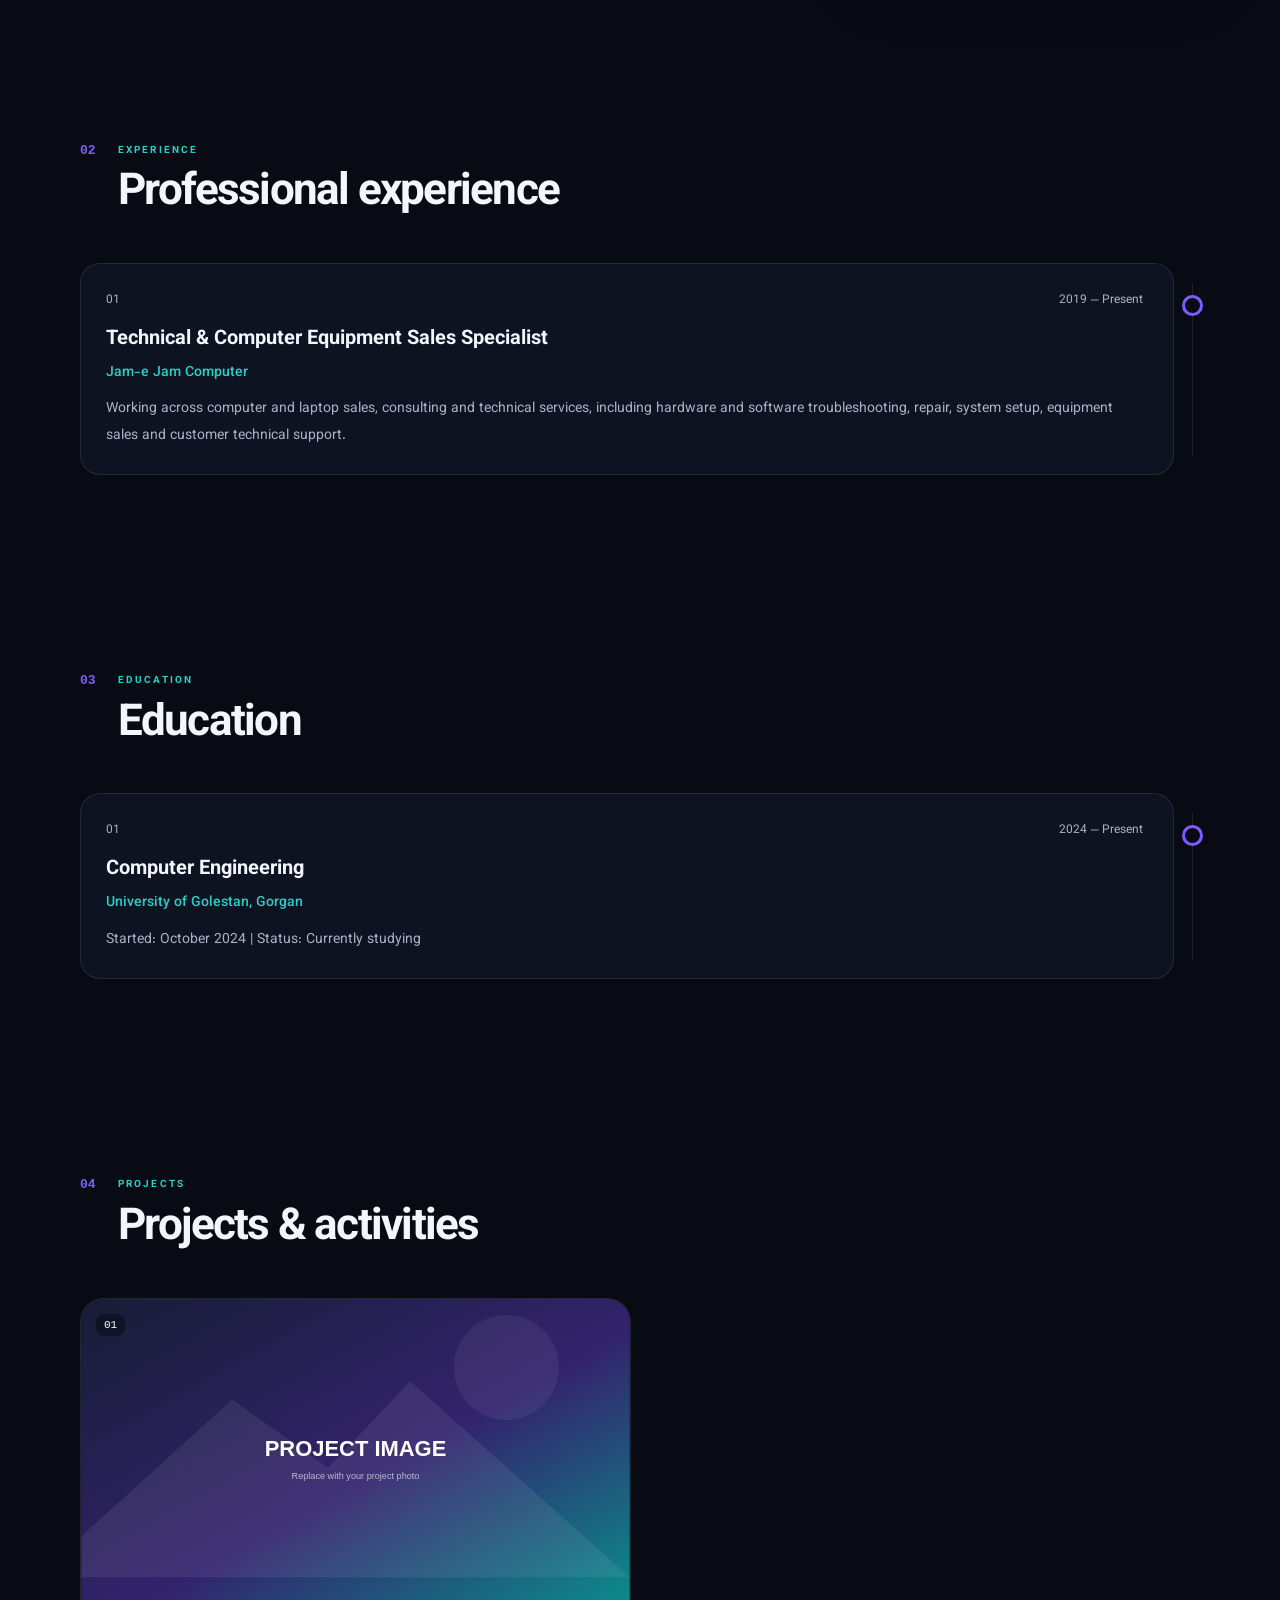
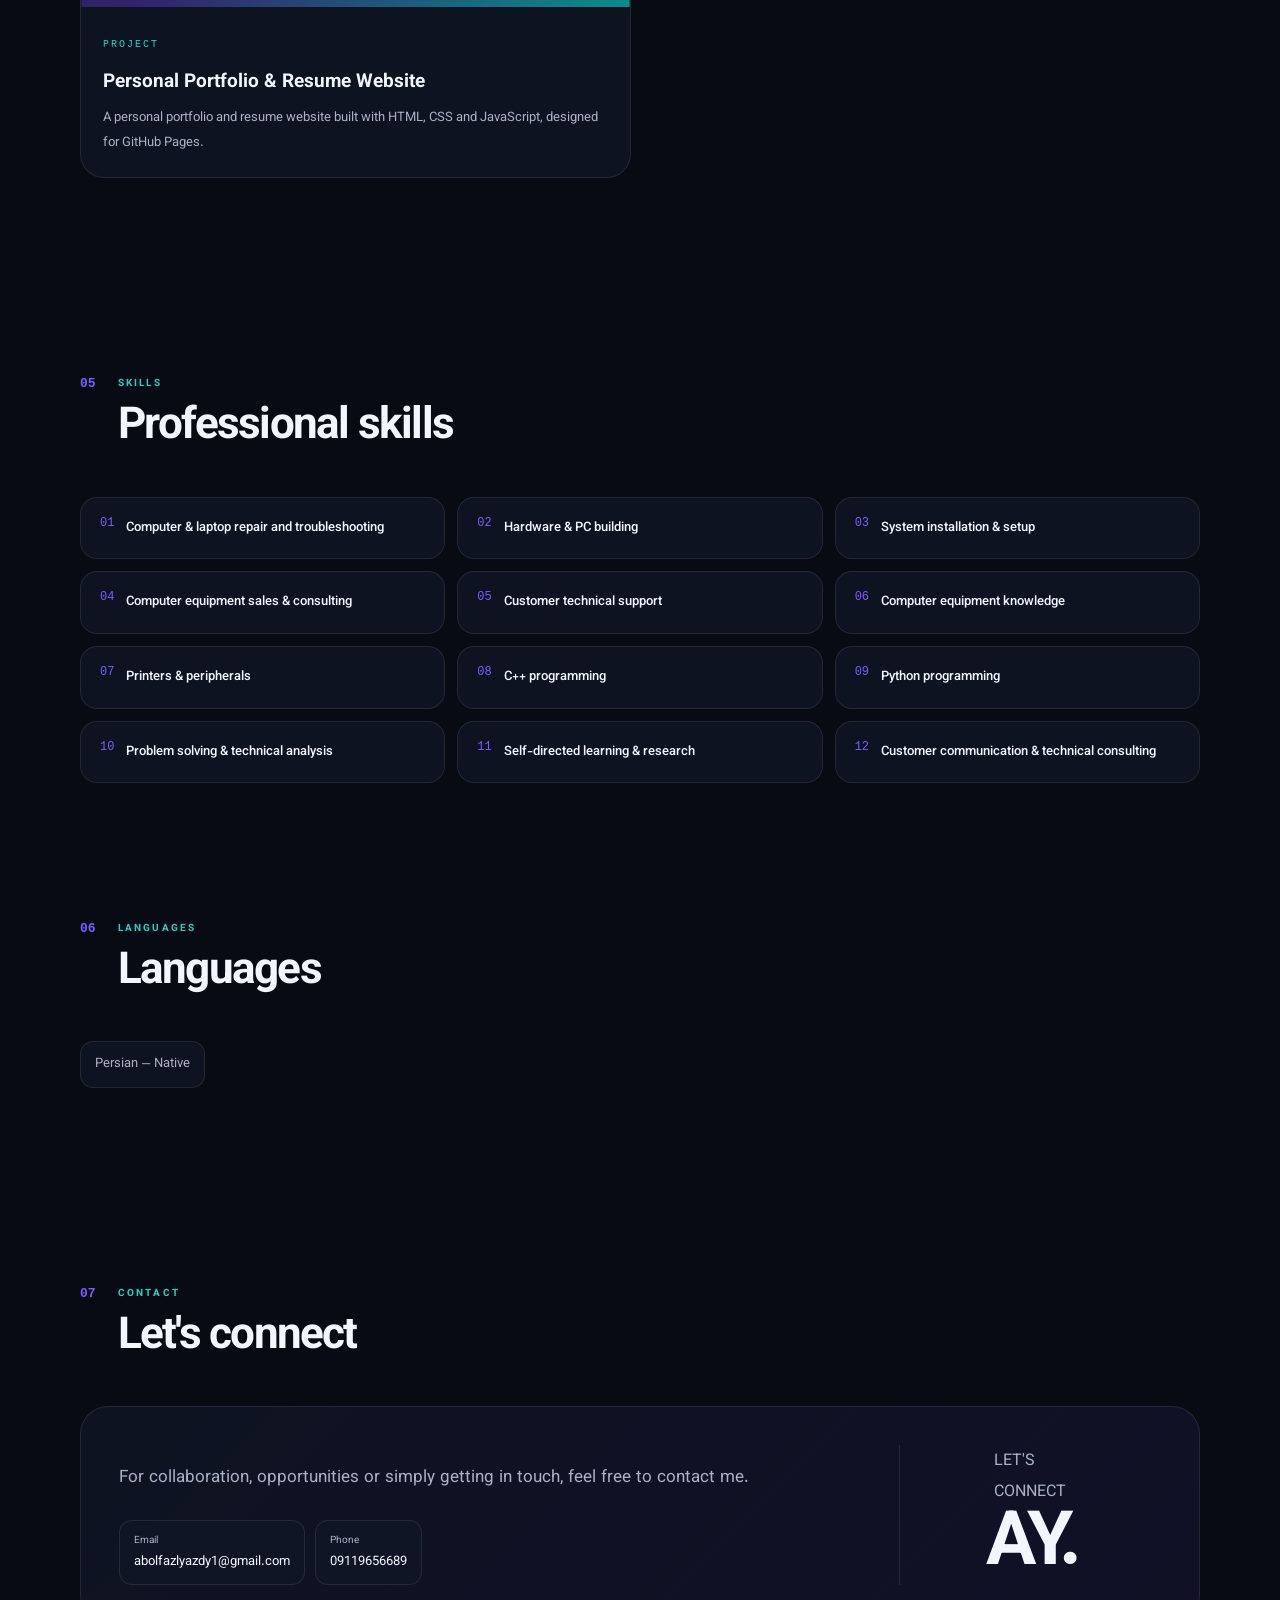
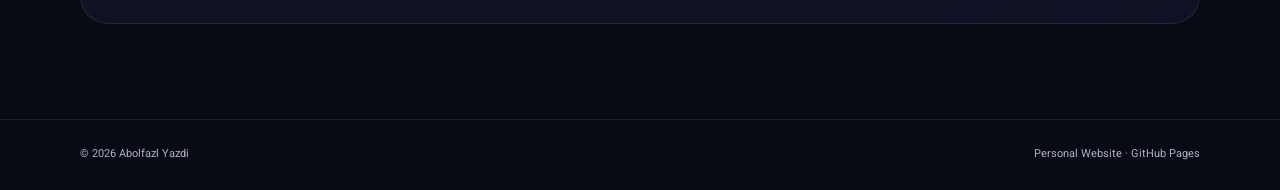
==== commit 2affb858: "Update index.html" ====
--- a/en/index.html
+++ b/en/index.html
@@ -3,6 +3,7 @@
 <head>
   <meta charset="utf-8"><meta name="viewport" content="width=device-width, initial-scale=1">
   <title>Abolfazl Yazdi (ابوالفضل یزدی) | Computer Engineering Student, Gorgan</title>
+  <meta name="google-site-verification" content="H2jRWzWPD08Bx3CznIB0a0OUBUmXRAevbCLT1VoNrnk" />
   <meta name="description" content="Official personal website and resume of Abolfazl Yazdi, a Computer Engineering student with hands-on experience in computer hardware, technical services and programming.">
   <meta name="keywords" content="Abolfazl Yazdi, ابوالفضل یزدی, computer engineering, Python, C++, hardware, computer repair, Golestan, Iran, Gorgan">
   <meta name="author" content="Abolfazl Yazdi"><meta name="robots" content="index, follow, max-image-preview:large, max-snippet:-1, max-video-preview:-1">
@@ -38,4 +39,5 @@
 <section id="contact" class="section container contact-section"><div class="section-heading"><span aria-hidden="true">07</span><div><small lang="en" aria-hidden="true">CONTACT</small><h2>Let's connect</h2></div></div><div class="contact-card"><div><p>For collaboration, opportunities or simply getting in touch, feel free to contact me.</p><div class="contact-links" id="contactLinks"><!--pr:contactLinks--><a class="contact-link" href="mailto:abolfazlyazdy1@gmail.com"><small>Email</small>abolfazlyazdy1@gmail.com</a><a class="contact-link" href="tel:09119656689"><small>Phone</small>09119656689</a><!--/pr:contactLinks--></div></div><div class="contact-symbol"><span>LET'S<br>CONNECT</span><strong>AY<span>.</span></strong></div></div></section>
 </main><footer class="footer"><div class="container footer-inner"><span>© <span id="year"></span> Abolfazl Yazdi</span><span>Personal Website · GitHub Pages</span></div></footer>
 <script src="../assets/js/data.js"></script><script src="../assets/js/app.js"></script>
-</body></html>+<script src="../assets/js/scene.js" defer></script>
+</body></html>
